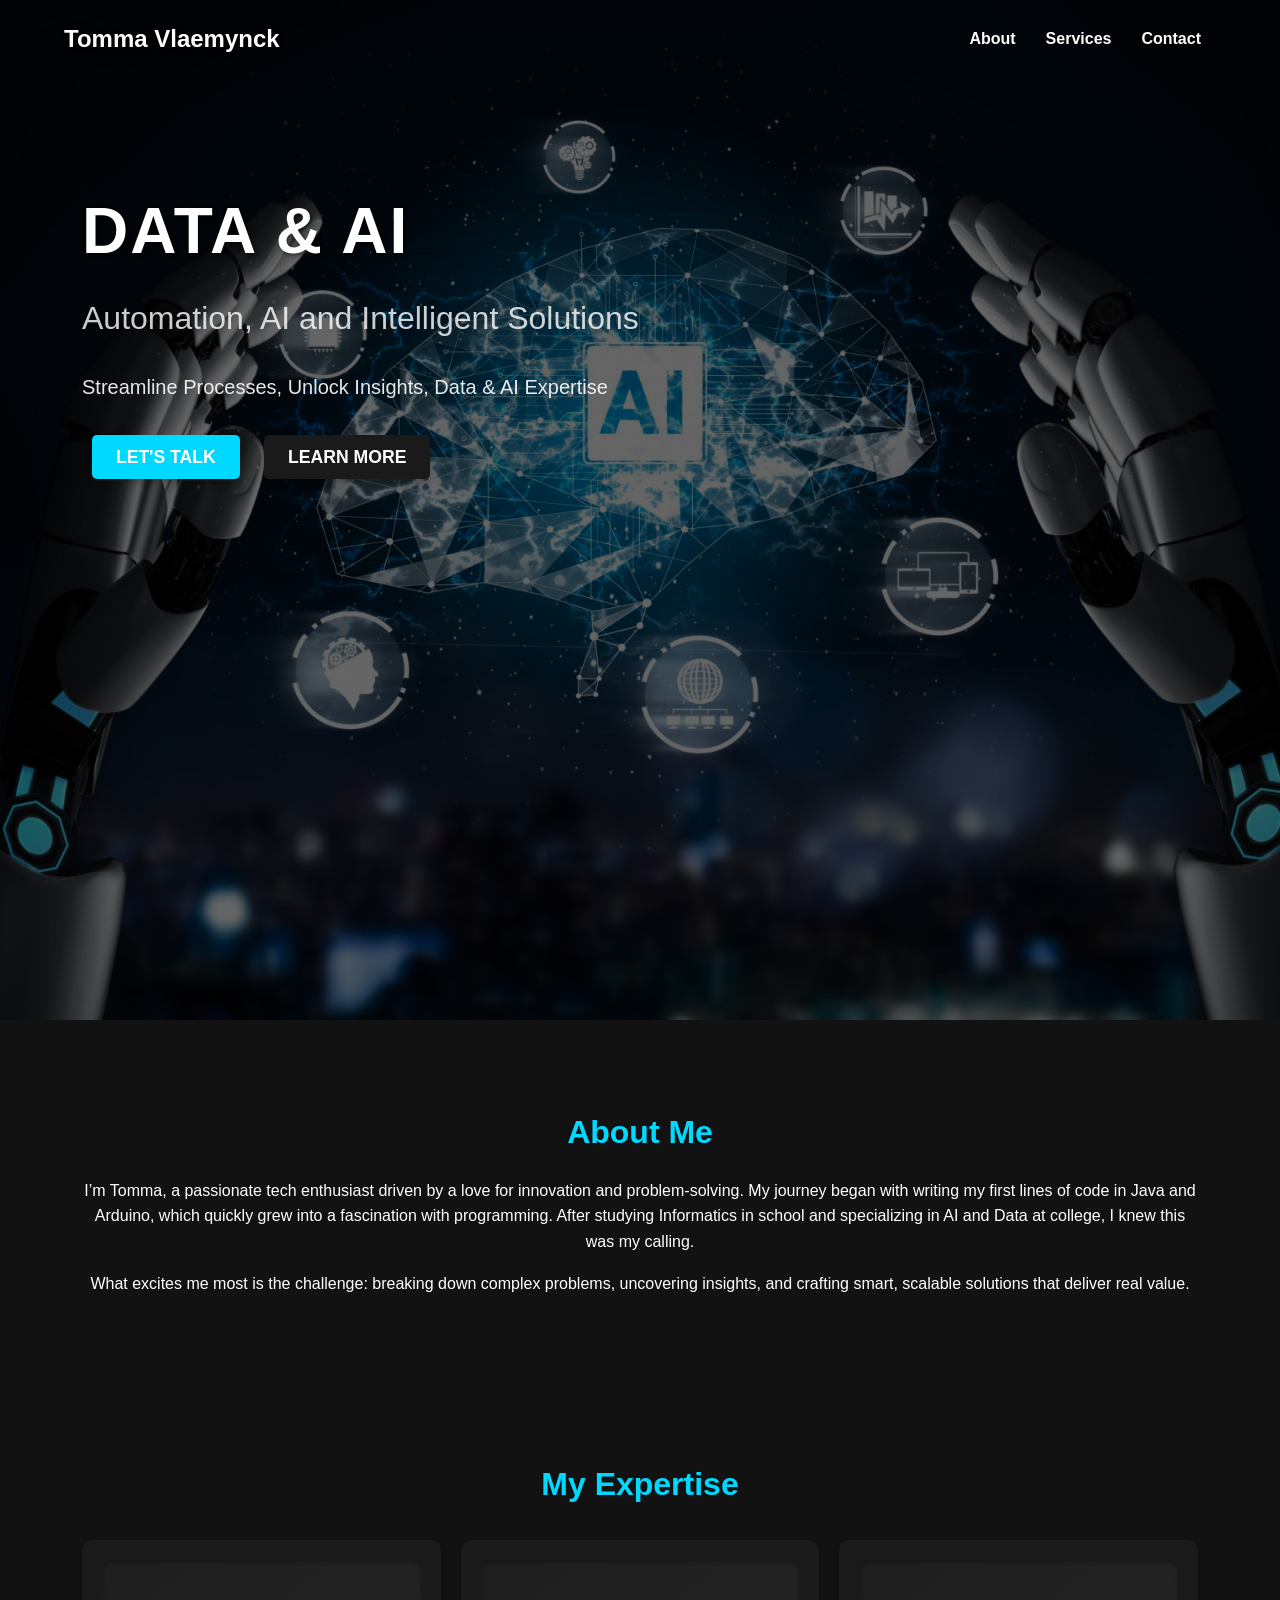
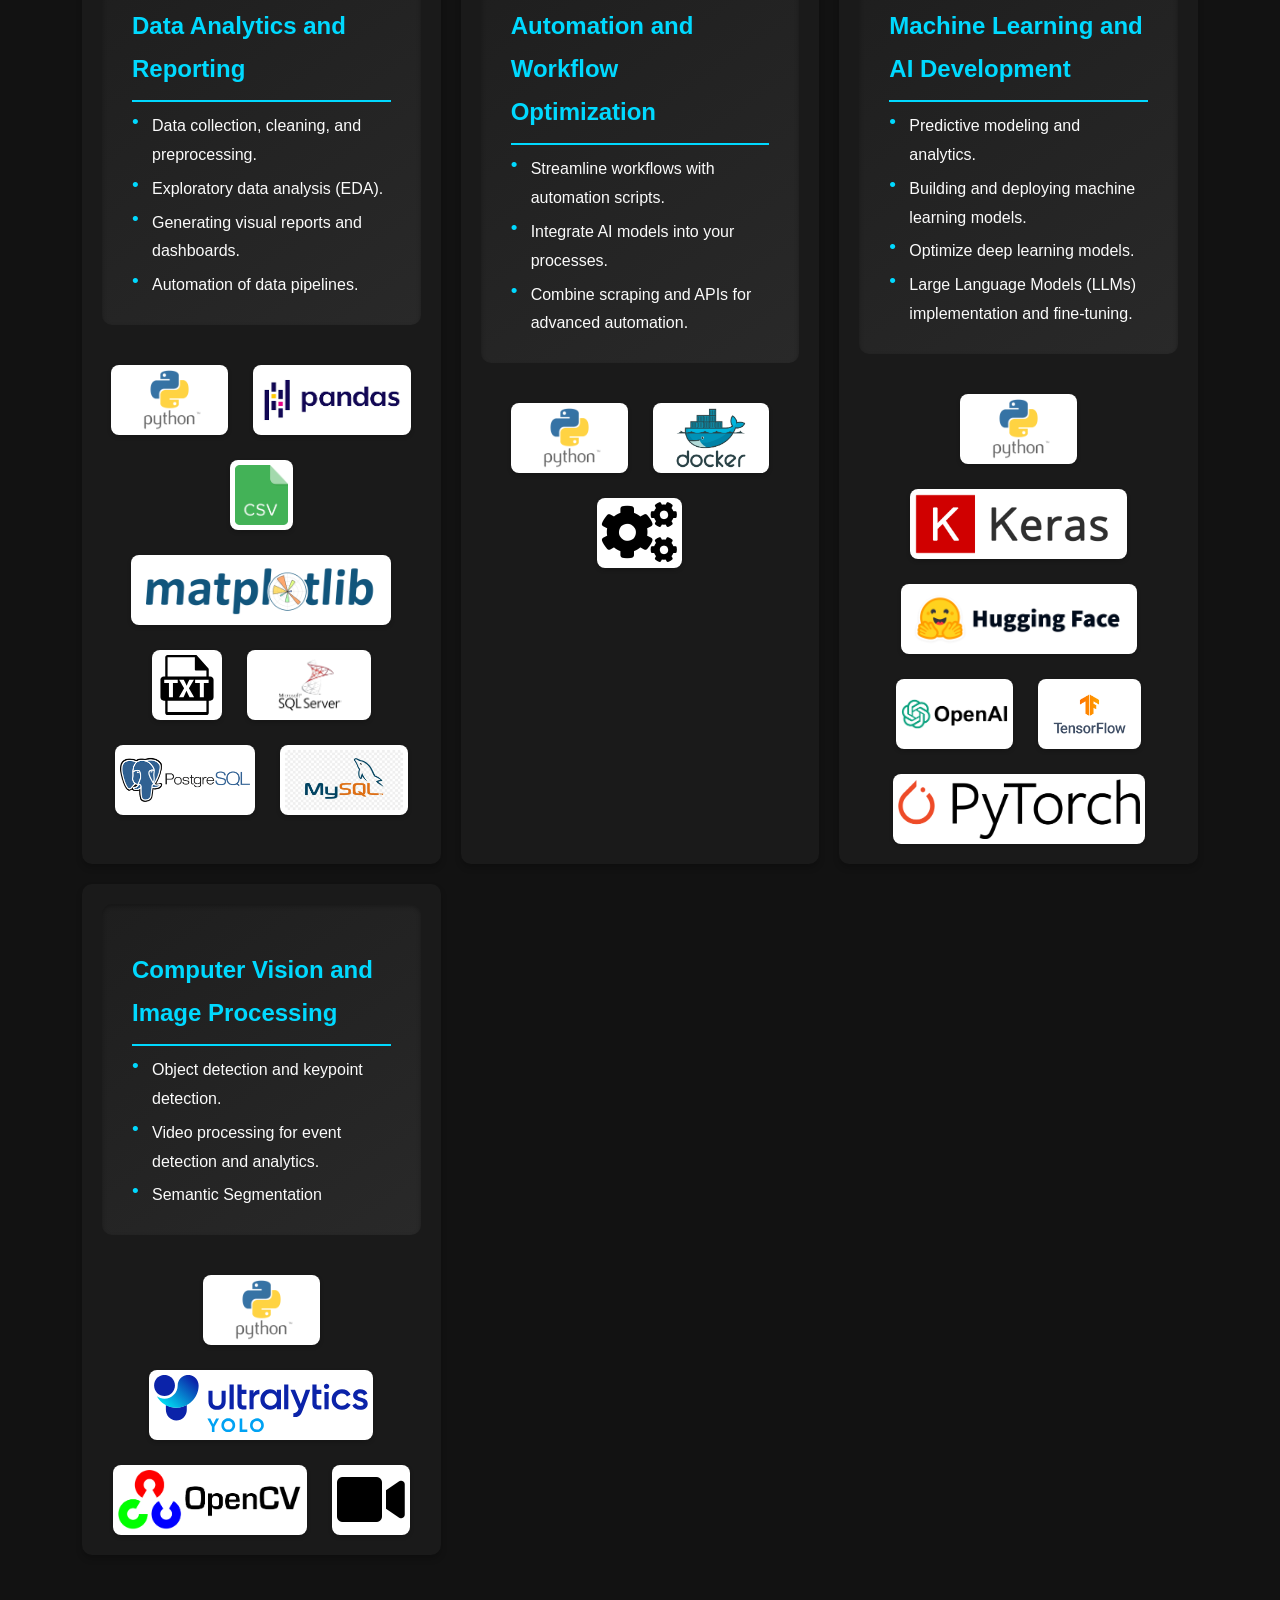
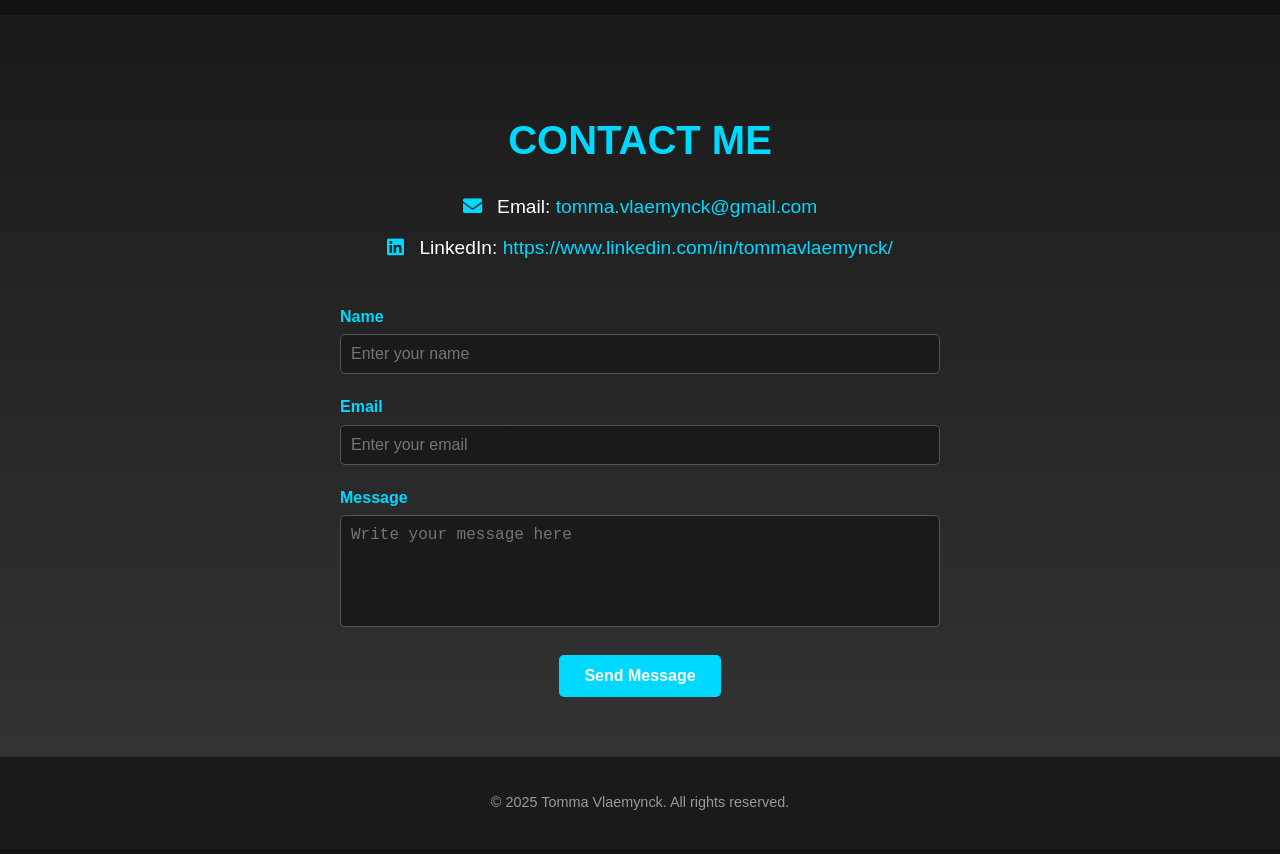
==== index.html @ 80168f4c "Update index.html" ====
<!DOCTYPE html>
<html lang="en">
<head>
    <meta charset="UTF-8">
    <meta name="viewport" content="width=device-width, initial-scale=1.0">
    <title>Tomma Vlaemynck</title>
    <link rel="stylesheet" href="assets/css/style.css">
    <link rel="stylesheet" href="assets/css/service.css">
    <link rel="stylesheet" href="assets/css/scrolbar.css">
    <link rel="stylesheet" href="assets/css/contact.css">
    <link href="https://cdnjs.cloudflare.com/ajax/libs/font-awesome/5.15.4/css/all.min.css" rel="stylesheet">

</head>
<body>
    <nav class="navbar">
        <div class="container">
            <a href="#hero" class="logo">
            <span class="logo-text">Tomma Vlaemynck</span>
            </a>
            <!-- Menu Toggle Button for Small Screens -->
            <button class="menu-toggle" id="menu-toggle">
            &#9776;
            </button>
            <!-- Navbar Links -->
            <ul class="nav-links" id="nav-links">
            <li><a href="#about">About</a></li>
            <li><a href="#services">Services</a></li>
            <li><a href="#contact">Contact</a></li>
            </ul>
        </div>
    </nav>
    <!-- Popup Menu for Small Screens -->
    <div class="menu-popup" id="menu-popup">
    <ul>
        <li><a href="#about">About</a></li>
        <li><a href="#services">Services</a></li>
        <li><a href="#contact">Contact</a></li>
    </ul>
    </div>
    <main>
        <section id="hero" class="hero-section">
            <div class="hero-background"></div> <!-- Background element -->
            <div class="hero-content"> <!-- Content element -->
                <div class="container">
                    <h1>Data & AI</h1>
                    <h2>Automation, AI and Intelligent Solutions</h2>
                    <p>Streamline Processes, Unlock Insights, Data & AI Expertise</p>
                    <div class="cta-buttons">
                        <a href="#contact" class="btn btn-primary">Let's Talk</a>
                        <a href="#services" class="btn btn-secondary">Learn More</a>
                    </div>
                </div>
            </div>
        </section>
        <!-- Section Placeholders -->
        <div id="about"></div>
        <div id="services" class="services-section">
            <div class="container">
                <h2>My Expertise</h2>
                <div class="services-grid">
                    <div class="service">
                        <div class="service-description">
                            <h3>Data Analytics and Reporting</h3>
                            <hr>
                            <p data-info="Ensure data is accurate, relevant, and ready for analysis by addressing inconsistencies and integrating multiple sources.">Data collection, cleaning, and preprocessing.</p>
                            <p data-info="Discover patterns, trends, and insights in your data with advanced visual and statistical methods.">Exploratory data analysis (EDA).</p>
                            <p data-info="User-friendly visualizations to empower decision-making.">Generating visual reports and dashboards.</p>
                            <p data-info="Build scalable workflows to streamline and accelerate your data processes.">Automation of data pipelines.</p>
                            <div class="tooltip"></div>
                        </div>
                        <div class="service-icons">
                            <img src="assets/images/icons/python.png" alt="Python" class="service-icon">
                            <img src="assets/images/icons/pandas.png" alt="Pandas" class="service-icon">
                            <img src="assets/images/icons/csv.png" alt="Csv" class="service-icon">
                            <img src="assets/images/icons/matplotlib.png" alt="Matplotlib" class="service-icon">
                            <img src="assets/images/icons/txt.svg" alt="Txt" class="service-icon">
                            <img src="assets/images/icons/mssql.png" alt="Matplotlib" class="service-icon">
                            <img src="assets/images/icons/postgressql.png" alt="Matplotlib" class="service-icon">
                            <img src="assets/images/icons/mysql.webp" alt="Matplotlib" class="service-icon">
                        </div>
                    </div>
            
                    <div class="service">
                        <div class="service-description">
                            <h3>Automation and Workflow Optimization</h3>
                            <hr>
                            <p data-info="Custom scripts tailored to reduce manual work, improve efficiency, and minimize errors.">
                                Streamline workflows with automation scripts.</p>
                            <p data-info="Leverage machine learning and AI tools to optimize decision-making and operational flows.">
                                Integrate AI models into your processes.</p>
                            <p data-info="Harness data scraping and API integration to build robust, intelligent automation workflows.">
                                Combine scraping and APIs for advanced automation.</p>
                            <div class="tooltip"></div>
                        </div>
                        <div class="service-icons">
                            <img src="assets/images/icons/python.png" alt="Python" class="service-icon">
                            <img src="assets/images/icons/docker.png" alt="Python" class="service-icon">
                            <i class="fas fa-cogs" title="Automation" class="service-icon"></i>
                        </div>
                    </div>
                
                    <div class="service">
                        <div class="service-description">
                            <h3>Machine Learning and AI Development</h3>
                            <hr>
                            <p data-info="Harness historical data to forecast trends, outcomes, and key metrics for strategic decision-making.">
                                Predictive modeling and analytics.</p>
                            <p data-info="Design and deploy AI models that integrate seamlessly with your existing systems and workflows.">
                                Building and deploying machine learning models.</p>
                            <p data-info="Fine-tune neural networks for maximum performance in image recognition, NLP, and more.">
                                Optimize deep learning models.</p>
                            <p data-info="Customize large language models for tasks like content generation, customer service automation, or business-specific applications.">
                                Large Language Models (LLMs) implementation and fine-tuning.</p>
                        </div>
                        <div class="service-icons">
                            <img src="assets/images/icons/python.png" alt="Python" class="service-icon">
                            <img src="assets/images/icons/keras.png" alt="Python" class="service-icon">
                            <img src="assets/images/icons/huggingface.png" alt="Python" class="service-icon">
                            <img src="assets/images/icons/openai.png" alt="Python" class="service-icon">
                            <img src="assets/images/icons/tensorflow.png" alt="Python" class="service-icon">
                            <img src="assets/images/icons/pytorch.png" alt="Python" class="service-icon">
                        </div>
                    </div>
                
                    <div class="service">
                        <div class="service-description">
                            <h3>Computer Vision and Image Processing</h3>
                            <hr>
                            <p data-info="Identify objects, faces, keypoints, poses or specific features within images for diverse applications like security, retail, and healthcare.">
                                Object detection and keypoint detection.</p>
                            <p data-info="Analyze video streams to detect actions, anomalies, or events in real-time or post-processing.">
                                Video processing for event detection and analytics.</p>
                            <p data-info="Classify each pixel in an image to delineate objects, regions, or environments.">
                                Semantic Segmentation</p>
                        </div>
                        <div class="service-icons">
                            <img src="assets/images/icons/python.png" alt="Python" class="service-icon">
                            <img src="assets/images/icons/ultralytics.svg" alt="Python" class="service-icon">
                            <img src="assets/images/icons/\/opencv.png" alt="Python" class="service-icon">
                            <i class="fas fa-video" title="Video Processing" class="service-icon"></i>
                        </div>
                    </div>
                </div>
            </div>
        </div>
        <div id="contact"></div>
    </main>
    <footer class="footer">
        <div class="container">
            <p>&copy; 2025 Tomma Vlaemynck. All rights reserved.</p>
        </div>
    </footer>

    <!-- JavaScript to Load Sections -->
    <script src="./assets/js/main.js"></script>
    <script src="./assets/js/navbar.js"></script>
    <script src="./assets/js/background.js"></script>
</body>
</html>
---- assets/css/style.css ----
/* General Reset */
body {
  margin: 0;
  padding: 0;
  height: 100%;
  font-family: Arial, sans-serif;
  line-height: 1.6;
  background-color: #121212;
  color: #ffffff;
  overflow-x: hidden;
}

.container {
  width: 90%;
  max-width: 2000px;
  margin: 0 auto;
}

/* Hero Section */
.hero-section {
  position: relative;
  overflow: hidden;
  width: 100vw;
  height: 100vh; /* Full screen height */
  display: flex;
  align-items: flex-start; /* Align content at the top */
  justify-content: flex-start; /* Align content to the left */
  overflow-x: hidden; /* Prevent horizontal overflow */
  padding-top: 120px; /* Ensure content is below the navbar (adjust if navbar height changes) */
}

/* Background element */
.hero-background {
  position: absolute;
  top: 0;
  left: 0;
  right: 0;
  bottom: 0;
  background: url('../images/backgroundmain.svg') no-repeat center center/cover;
  filter: brightness(40%); /* Apply brightness filter to background */
  z-index: -1; /* Keep the background behind the content */
  background-size: cover; 
}

/* Content element */
.hero-content {
  position: relative; /* Ensure content stays on top */
  text-align: left; /* Align text to the left */
  color: white;
  width: 100%; /* Make sure content spans the entire section width */
  padding: 20px; /* Padding inside the content area */
  z-index: 1; /* Keep content above the background */
}


.hero-content h1 {
  font-size: 4rem; /* Larger font for hero headline */
  font-family: 'Montserrat', sans-serif; /* Clean, modern font */
  font-weight: 700;
  margin-bottom: 20px;
  text-transform: uppercase; /* Give it a bold, assertive style */
  letter-spacing: 2px; /* Improve readability */
  line-height: 1.2;
  text-shadow: 2px 2px 4px rgba(0, 0, 0, 0.5); /* Subtle shadow for contrast */
}
.hero-content h2 {
  font-size: 2rem;
  font-family: 'Roboto', sans-serif; /* More neutral font for subheading */
  font-weight: 400;
  margin-bottom: 30px;
  color: rgba(255, 255, 255, 0.8); /* Slightly faded subheading */
  line-height: 1.4;
}
.hero-content p {
  font-size: 1.25rem;
  font-family: 'Roboto', sans-serif;
  font-weight: 300;
  margin-bottom: 40px;
  line-height: 1.6;
  color: rgba(255, 255, 255, 0.9); /* Slightly lighter text */
}

.cta-buttons .btn {
  padding: 12px 24px;
  margin: 10px;
  border: none;
  text-decoration: none;
  color: #ffffff;
  font-weight: bold;
  font-size: 1.1rem;
  text-transform: uppercase;
  transition: background 0.3s ease, transform 0.3s ease;
  border-radius: 5px;
  box-shadow: 0 4px 6px rgba(0, 0, 0, 0.2);
}


.btn-primary {
  background-color: #00d9ff;
}

.btn-secondary {
  background-color: #1a1a1a;
  border: 1px solid #00d9ff;
}

.btn:hover {
  background-color: #0086c1;
}
/* Responsive Styles for content */
@media (max-width: 768px) {
  /* Adjust hero section content */
  .hero-content h1 {
    font-size: 2.5rem; /* Scale down headline font size */
    letter-spacing: 1px; /* Reduce letter spacing */
    line-height: 1.3;
  }
  
  .hero-content h2 {
    font-size: 1.5rem; /* Scale down subheading font size */
    line-height: 1.4;
  }

  .hero-content p {
    font-size: 1rem; /* Adjust paragraph font size */
    line-height: 1.5;
  }

  .cta-buttons .btn {
    font-size: 0.9rem; /* Adjust button text size */
    padding: 10px 20px; /* Adjust button padding */
  }
}

@media (max-width: 480px) {
  .hero-content h1 {
    font-size: 2rem; /* Further scale down headline font size */
  }

  .hero-content h2 {
    font-size: 1.2rem; /* Further scale down subheading font size */
  }

  .hero-content p {
    font-size: 0.9rem; /* Further adjust paragraph font size */
  }
}

/* Sections */
.about-section, .services-section, .contact-section {
  padding: 60px 20px;
  text-align: center;
}

.about-section h2, .services-section h2, .contact-section h2 {
  font-size: 2rem;
  margin-bottom: 20px;
  color: #00d9ff;
}

/* Navbar */
.navbar {
    position: fixed;
    top: 0;
    left: 0;
    width: 100%;
    z-index: 1000;
    background-color: transparent;
    transition: top 0.3s ease-in-out; /* Smooth transition for hiding/showing */
    padding: 20px 0;
}

.navbar .container {
  display: flex;
  justify-content: space-between;
  align-items: center;
}

.logo {
  display: flex;
  align-items: center;
  text-decoration: none;
}

.logo-text {
  font-size: 1.5rem;
  font-weight: bold;
  color: white; /* White text for logo */
  text-shadow: 2px 2px 4px rgba(0, 0, 0, 0.6); /* Add slight shadow for contrast */
}

/* Navigation Links */
.nav-links {
  list-style: none;
  display: flex;
  margin: 0;
  padding: 0;
}

.nav-links li {
  margin: 0 15px;
}

.nav-links a {
  color: white; /* White text for links */
  text-decoration: none;
  font-weight: bold;
  transition: color 0.3s ease;
  text-shadow: 1px 1px 2px rgba(0, 0, 0, 0.6); /* Subtle shadow for better contrast */
}

.nav-links a:hover {
  color: #00d9ff; /* Accent color when hovering */
  text-shadow: 1px 1px 2px rgba(0, 0, 0, 0.8); /* Stronger shadow on hover */
}
/* Menu Toggle Button */
.menu-toggle {
  display: none; /* Hidden by default */
  font-size: 1.5rem;
  background: none;
  border: none;
  color: white;
  cursor: pointer;
}

.menu-toggle:focus {
  outline: none;
}

/* Popup Menu */
.menu-popup {
  display: none;
  position: fixed;
  top: 0;
  left: 0;
  width: 100%;
  height: 100%;
  background-color: rgba(0, 0, 0, 0.9); /* Dark overlay */
  z-index: 2000; /* Above everything */
  display: flex;
  flex-direction: column;
  justify-content: center;
  align-items: center;
}

.menu-popup ul {
  list-style: none;
  padding: 0;
}

.menu-popup li {
  margin: 20px 0;
}

.menu-popup a {
  color: #00d9ff;
  font-size: 1.5rem;
  text-decoration: none;
}

/* Responsive Styles */
@media (max-width: 768px) {
  .menu-toggle {
    display: block; /* Show the menu button */
  }

  .nav-links {
    display: none; /* Hide the navbar links on small screens */
  }
}

/* Footer */
.footer {
  background-color: #1a1a1a;
  text-align: center;
  padding: 20px 0;
  font-size: 0.9rem;
  color: #999999;
}


/* Add Navbar Scroll Effect */
body {
  margin: 0;
  padding: 0;
}

body.scrolled .navbar {
  background-color: rgba(0, 0, 0, 0.8); /* Darken navbar on scroll */
}

/* Update form input and button for better user feedback */
input:focus, textarea:focus, button:focus {
  outline: none;
  box-shadow: 0 0 5px 2px rgba(0, 217, 255, 0.6);
}

button[type="submit"]:disabled {
  background-color: #555;
  cursor: not-allowed;
}
---- assets/css/service.css ----
/* Services Section */
.services-section {
  padding: 60px 20px;
  background-color: #121212;
  color: #ffffff;
  text-align: center;
}

.services-section h2 {
  font-size: 2rem;
  margin-bottom: 30px;
  color: #00d9ff;
}

/* Grid Layout for Services */
.services-grid {
  display: grid;
  grid-template-columns: repeat(auto-fit, minmax(300px, 1fr));
  gap: 20px;
}

/* Service Block */
.service {
  display: flex;
  flex-direction: column;
  background-color: #1a1a1a;
  border-radius: 10px;
  padding: 20px;
  box-shadow: 0 4px 6px rgba(0, 0, 0, 0.2);
}

/* Description Section */
.service-description {
  background: linear-gradient(145deg, #1e1e1e, #292929);
  border-radius: 10px;
  padding: 20px 30px; /* Increased padding for better spacing */
  margin-bottom: 20px;
  box-shadow: inset 0 2px 4px rgba(0, 0, 0, 0.3);
  text-align: left;
  color: #ffffff; /* Ensure the text is pure white */
  line-height: 1.8; /* Improve readability */
}


.service-description h3 {
  font-size: 1.5rem;
  color: #00d9ff;
  margin-bottom: 10px;
}

.service-description hr {
  border: 0;
  height: 2px;
  background: #00d9ff;
  margin: 10px 0;
}

/* Enhanced Bullet Points */
.service-description p {
  margin: 5px 0;
  color: #fbfbfb; /* Slightly muted white for better readability */
  position: relative; /* Allows pseudo-element positioning */
  padding-left: 20px; /* Space for bullet point */
}

.service-description p::before {
  content: "•"; /* Unicode for a dot bullet */
  color: #00d9ff; /* Accent color for the bullet */
  font-size: 1.2rem; /* Slightly larger for emphasis */
  position: absolute;
  left: 0; /* Align with padding-left */
  top: 0; /* Align to text baseline */
  line-height: 1; /* Ensures proper alignment */
}
/* Tooltop */
.tooltip {
  display: none;
  position: absolute;
  background-color: rgba(0, 217, 255, 0.95); /* Accent color */
  color: #ffffff;
  padding: 15px 20px;
  border: 1px solid #00d9ff;
  border-radius: 10px;
  font-size: 1rem;
  font-family: 'Roboto', sans-serif;
  text-align: left;
  box-shadow: 0 4px 8px rgba(0, 0, 0, 0.3);
  white-space: nowrap;
  z-index: 1000;
  pointer-events: none;
  transition: opacity 0.2s ease-in-out, transform 0.2s ease-in-out;
  opacity: 0;
  transform: translateY(-10px);
}

.tooltip.active {
  display: block;
  opacity: 1;
  transform: translateY(0);
}
/* Icons Section */
.service-icons {
  display: flex;
  justify-content: center; /* Center-align icons */
  gap: 25px; /* Space between icons */
  flex-wrap: wrap; /* Wrap to next line if necessary */
  margin-top: 20px; /* Space between description and icons */
}
.service-icons img,
.service-icons i {
  max-height: 60px; /* Constrain height for readability */
  width: auto; /* Maintain aspect ratio for images */
  font-size: 60px; /* Match the height of images */
  line-height: 60px; /* Center align icon content vertically */
  transition: transform 0.3s ease, box-shadow 0.3s ease;
  padding: 5px; /* Optional: Add padding for spacing */
  background-color: rgba(255, 255, 255, 1); /* White background for visibility */
  border-radius: 8px; /* Rounded corners for consistency */
  box-shadow: 0 2px 4px rgba(0, 0, 0, 0.2); /* Subtle shadow for depth */
  display: inline-flex; /* Ensures alignment with images */
  justify-content: center; /* Center-align Font Awesome icons */
  align-items: center; /* Center-align Font Awesome icons */
  flex-shrink: 0; /* Prevent shrinking */
  color: #000000; 
}

.service-icons img:hover,
.service-icons i:hover {
  transform: scale(1.1); /* Slight zoom effect */
  box-shadow: 0 4px 8px rgba(0, 0, 0, 0.3); /* Enhanced shadow on hover */
}

/* Responsive Adjustments */
@media (max-width: 768px) {
  .service-description {
    text-align: center; /* Center-align text on smaller screens */
  }

  .service-icons {
    gap: 15px; /* Reduce gap between icons on smaller screens */
  }

  .service-icons img,
  .service-icons i {
    max-height: 50px; /* Smaller size for mobile */
    font-size: 50px; /* Match the reduced image height */
    line-height: 50px;
  }
}
---- assets/css/scrolbar.css ----
::-webkit-scrollbar {
  width: 12px; /* Width of the vertical scrollbar */
  height: 12px; /* Height of the horizontal scrollbar */
}

::-webkit-scrollbar-track {
  background-color: #121212; /* Black background for the scrollbar track */
  border-radius: 10px; /* Curved edges for the track */
}

::-webkit-scrollbar-thumb {
  background-color: #00d9ff; /* Blue color for the draggable thumb */
  border-radius: 10px; /* Curved edges for the thumb */
  border: 3px solid #121212; /* Add a slight border to thumb for separation */
}

::-webkit-scrollbar-thumb:hover {
  background-color: #0086c1; /* Darker blue when hovering over the thumb */
}

/* For the horizontal scrollbar, if needed */
::-webkit-scrollbar-horizontal {
  height: 12px;
}

::-webkit-scrollbar-corner {
  background-color: #121212; /* Black background where vertical and horizontal scrollbars meet */
}

html {
  scrollbar-width: thin; /* Makes the scrollbar thinner */
  scrollbar-color: #00d9ff #f1f1f1; /* Thumb color and track color */
  scroll-behavior: smooth;
}
---- assets/css/contact.css ----
/* Contact Section */
.contact-section {
  padding: 60px 20px;
  background: linear-gradient(to bottom, #1a1a1a, #333333);
  color: #ffffff;
  text-align: center;
}

.contact-section h2 {
  font-size: 2.5rem;
  margin-bottom: 20px;
  color: #00d9ff;
  text-transform: uppercase;
}

/* Contact Info */
.contact-info {
  margin-bottom: 40px;
  text-align: center;
}

.contact-info p {
  font-size: 1.2rem;
  margin: 10px 0;
}

.contact-info i {
  margin-right: 10px;
  color: #00d9ff;
}

.contact-info a {
  color: #00d9ff;
  text-decoration: none;
}

.contact-info a:hover {
  text-decoration: underline;
}

/* Form Styling */
.contact-section form {
  max-width: 600px;
  margin: 0 auto;
  text-align: left;
  position: relative;
}

.contact-section label {
  display: block;
  margin-bottom: 5px;
  font-weight: bold;
  color: #00d9ff;
}

.contact-section input,
.contact-section textarea {
  width: 100%;
  padding: 10px;
  margin-bottom: 20px;
  border: 1px solid #555;
  border-radius: 5px;
  background-color: #1a1a1a;
  color: #ffffff;
  font-size: 1rem;
  resize: none;
  box-sizing: border-box;
}

.contact-section input:focus,
.contact-section textarea:focus {
  outline: none;
  border-color: #00d9ff;
}

.contact-section button {
  display: block;
  margin: 0 auto;
  padding: 12px 25px;
  border: none;
  background-color: #00d9ff;
  color: #ffffff;
  font-size: 1rem;
  font-weight: bold;
  border-radius: 5px;
  cursor: pointer;
  transition: background-color 0.3s ease, transform 0.2s ease;
}

.contact-section button:hover {
  background-color: #0086c1;
  transform: scale(1.05);
}

/* Responsive Design */
@media (max-width: 768px) {
  .contact-info p {
    font-size: 1rem;
  }

  .contact-section form {
    max-width: 90%; /* Reduce form width on smaller screens */
    margin: 0 auto;
  }

  .contact-section input,
  .contact-section textarea {
    font-size: 0.9rem; /* Adjust font size for smaller screens */
  }

  .contact-section button {
    font-size: 0.9rem; /* Adjust button font size */
    padding: 10px 20px;
  }
}

@media (max-width: 480px) {
  .contact-section h2 {
    font-size: 2rem; /* Smaller heading size */
  }

  .contact-info p {
    font-size: 0.9rem; /* Smaller font size for contact info */
  }

  .contact-section form {
    max-width: 100%; /* Full width form */
    padding: 0 10px; /* Add padding on sides for small screens */
  }

  .contact-section input,
  .contact-section textarea {
    padding: 8px; /* Smaller padding for inputs */
  }

  .contact-section button {
    font-size: 0.85rem; /* Slightly smaller button */
    padding: 8px 15px; /* Adjust button padding */
  }
}
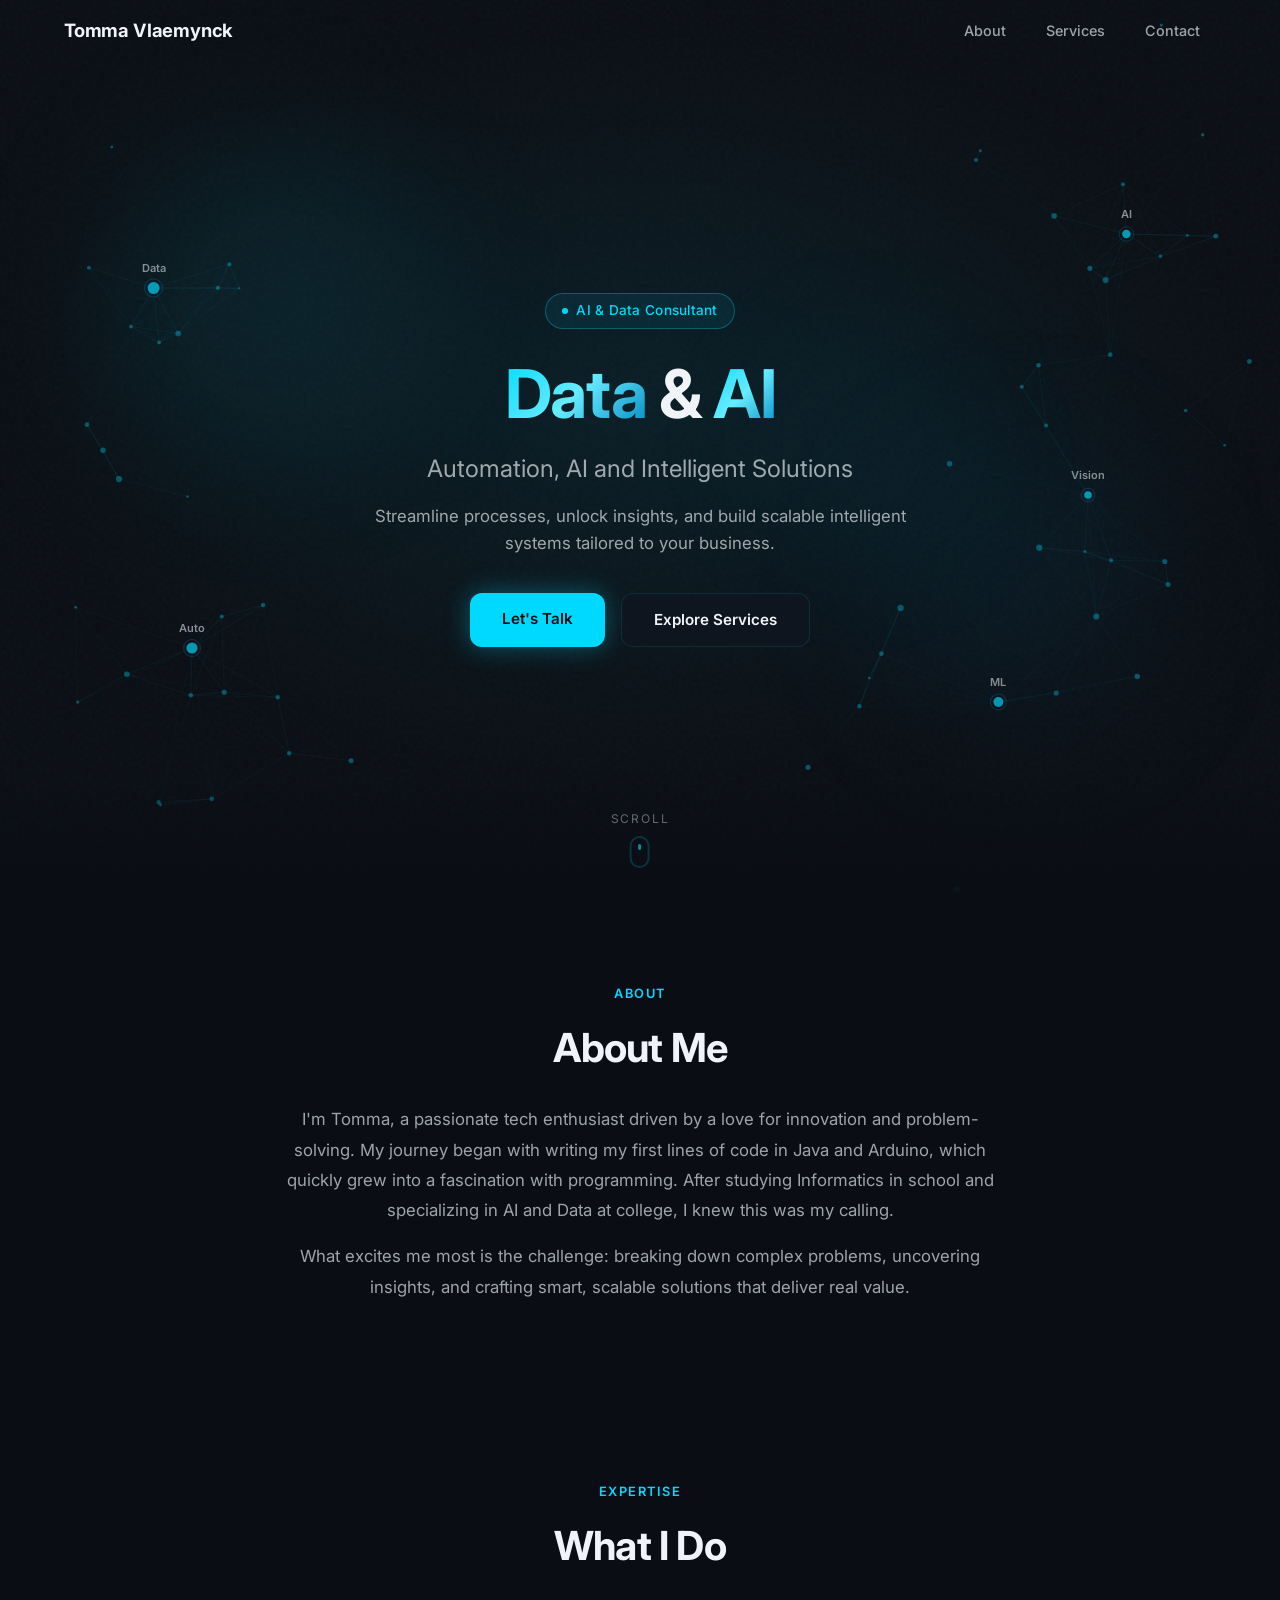
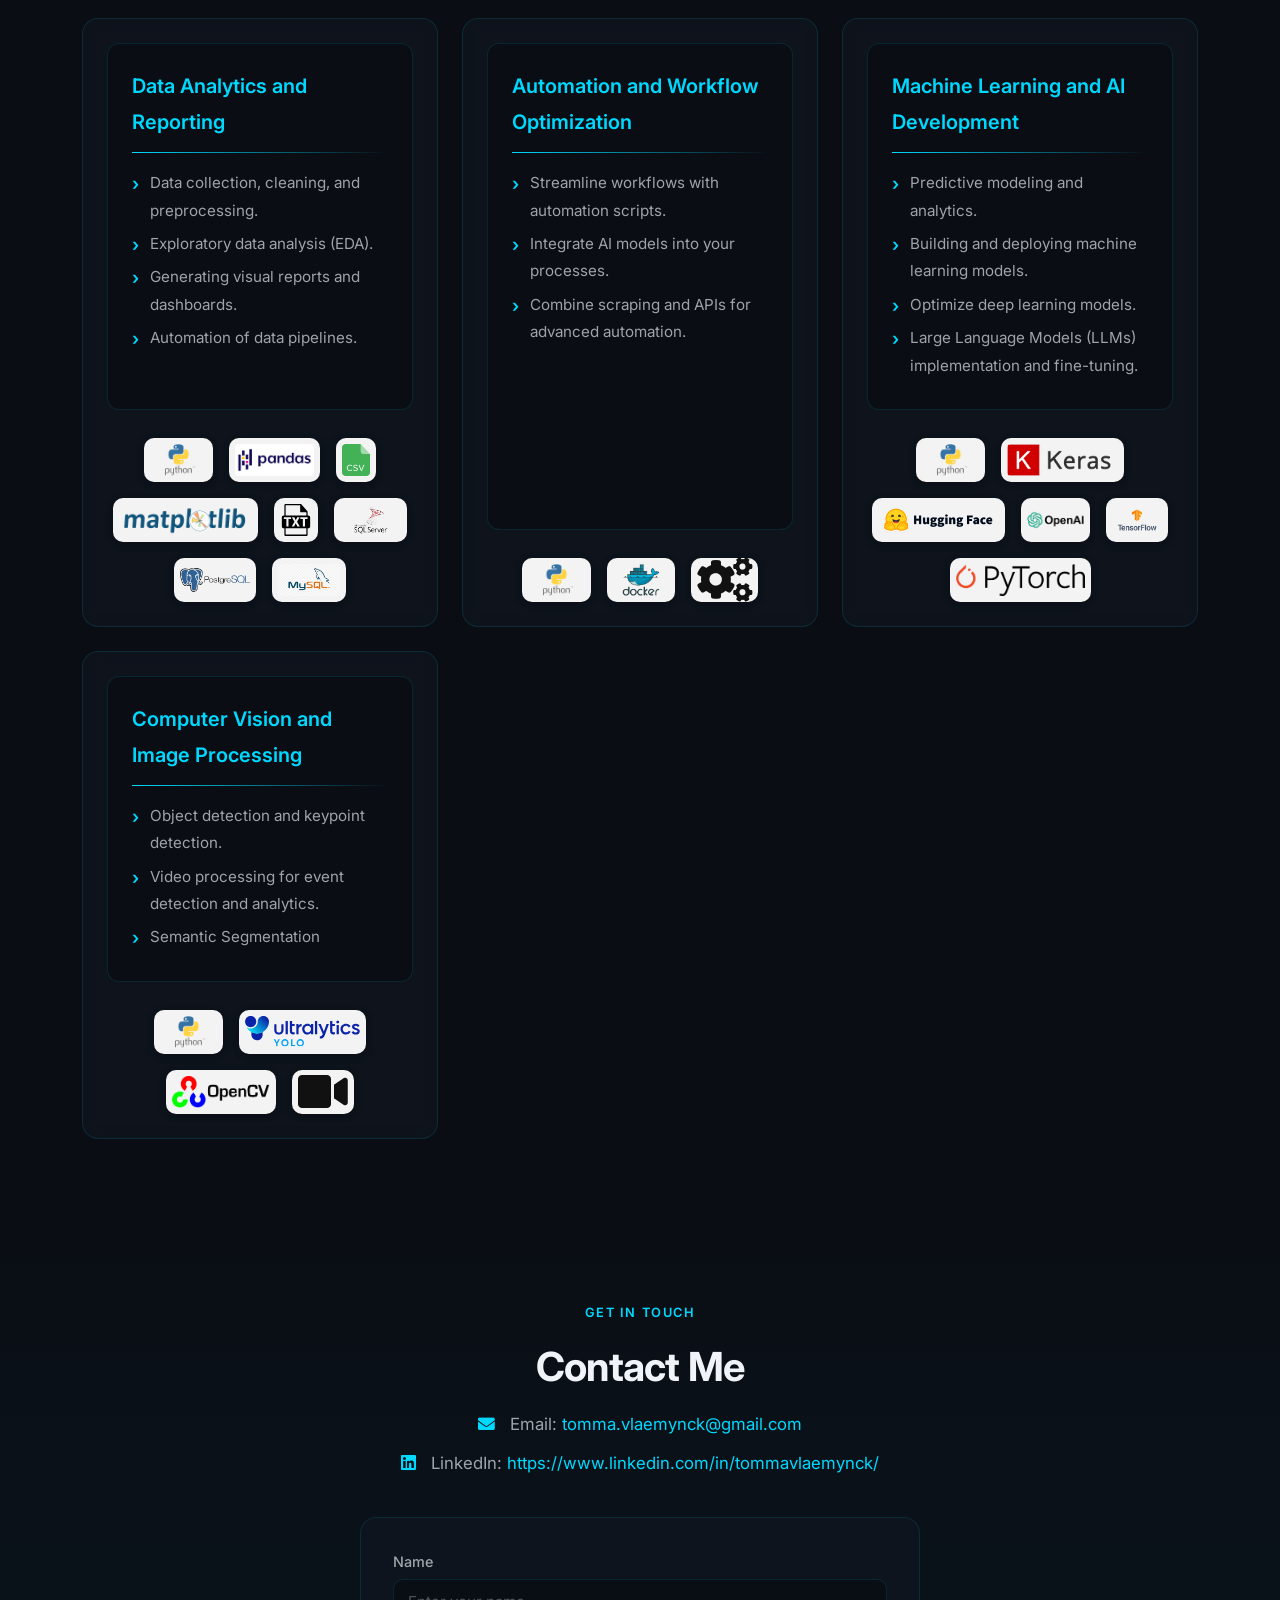
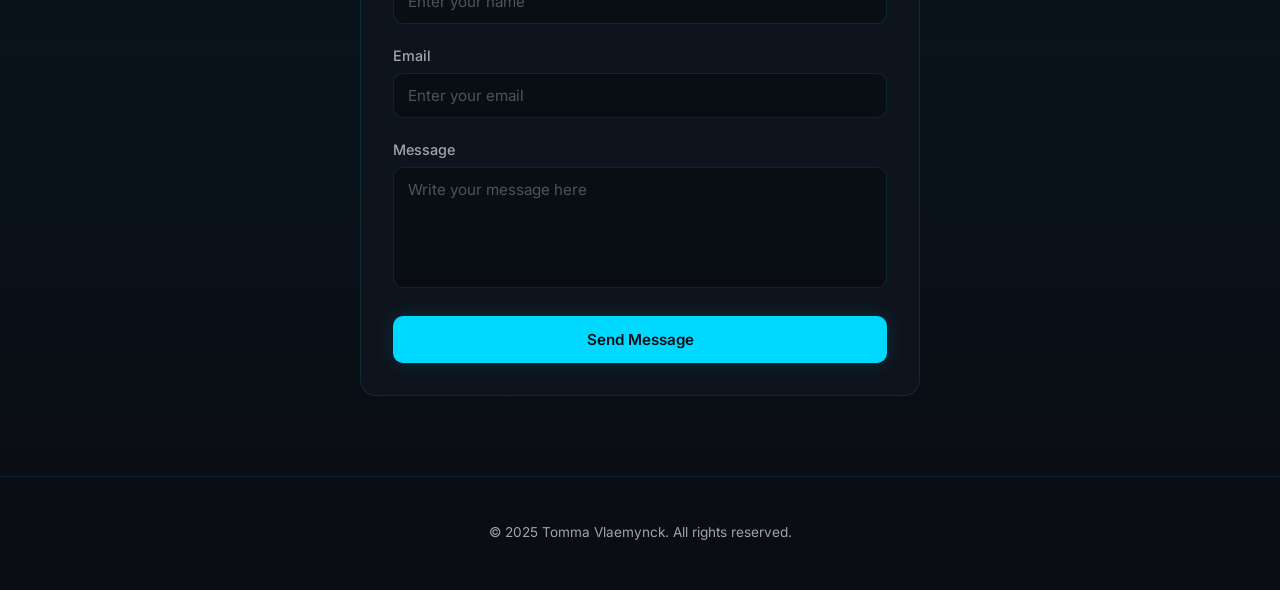
==== commit 0aaaf947: "changed background logic" ====
--- a/index.html
+++ b/index.html
@@ -3,60 +3,78 @@
 <head>
     <meta charset="UTF-8">
     <meta name="viewport" content="width=device-width, initial-scale=1.0">
-    <title>Tomma Vlaemynck</title>
+    <title>Tomma Vlaemynck — Data & AI Consultant</title>
+    <meta name="description" content="Data analytics, machine learning, automation, and computer vision solutions by Tomma Vlaemynck.">
     <link rel="stylesheet" href="assets/css/style.css">
     <link rel="stylesheet" href="assets/css/service.css">
     <link rel="stylesheet" href="assets/css/scrolbar.css">
     <link rel="stylesheet" href="assets/css/contact.css">
     <link href="https://cdnjs.cloudflare.com/ajax/libs/font-awesome/5.15.4/css/all.min.css" rel="stylesheet">
-
 </head>
 <body>
     <nav class="navbar">
         <div class="container">
             <a href="#hero" class="logo">
-            <span class="logo-text">Tomma Vlaemynck</span>
+                <span class="logo-text">Tomma Vlaemynck</span>
             </a>
-            <!-- Menu Toggle Button for Small Screens -->
-            <button class="menu-toggle" id="menu-toggle">
-            &#9776;
-            </button>
-            <!-- Navbar Links -->
+            <button class="menu-toggle" id="menu-toggle" aria-label="Open menu">&#9776;</button>
             <ul class="nav-links" id="nav-links">
+                <li><a href="#about">About</a></li>
+                <li><a href="#services">Services</a></li>
+                <li><a href="#contact">Contact</a></li>
+            </ul>
+        </div>
+    </nav>
+
+    <div class="menu-popup" id="menu-popup">
+        <ul>
             <li><a href="#about">About</a></li>
             <li><a href="#services">Services</a></li>
             <li><a href="#contact">Contact</a></li>
-            </ul>
-        </div>
-    </nav>
-    <!-- Popup Menu for Small Screens -->
-    <div class="menu-popup" id="menu-popup">
-    <ul>
-        <li><a href="#about">About</a></li>
-        <li><a href="#services">Services</a></li>
-        <li><a href="#contact">Contact</a></li>
-    </ul>
+        </ul>
     </div>
+
     <main>
         <section id="hero" class="hero-section">
-            <div class="hero-background"></div> <!-- Background element -->
-            <div class="hero-content"> <!-- Content element -->
-                <div class="container">
-                    <h1>Data & AI</h1>
-                    <h2>Automation, AI and Intelligent Solutions</h2>
-                    <p>Streamline Processes, Unlock Insights, Data & AI Expertise</p>
-                    <div class="cta-buttons">
-                        <a href="#contact" class="btn btn-primary">Let's Talk</a>
-                        <a href="#services" class="btn btn-secondary">Learn More</a>
-                    </div>
+            <div class="hero-bg-layers">
+                <canvas id="graph-canvas" aria-hidden="true"></canvas>
+                <div class="hero-glow"></div>
+                <div class="hero-orb hero-orb-1"></div>
+                <div class="hero-orb hero-orb-2"></div>
+                <div class="hero-orb hero-orb-3"></div>
+                <div class="hero-noise"></div>
+                <div class="hero-fade-bottom"></div>
+            </div>
+
+            <div class="hero-content">
+                <div class="hero-badge">
+                    <span class="hero-badge-dot"></span>
+                    AI &amp; Data Consultant
+                </div>
+                <h1>
+                    <span class="text-gradient">Data</span> &amp;
+                    <span class="text-gradient">AI</span>
+                </h1>
+                <h2>Automation, AI and Intelligent Solutions</h2>
+                <p>Streamline processes, unlock insights, and build scalable intelligent systems tailored to your business.</p>
+                <div class="cta-buttons">
+                    <a href="#contact" class="btn btn-primary">Let's Talk</a>
+                    <a href="#services" class="btn btn-secondary">Explore Services</a>
                 </div>
             </div>
+
+            <div class="scroll-hint" id="scroll-hint">
+                <span>Scroll</span>
+                <div class="scroll-hint-icon"></div>
+            </div>
         </section>
-        <!-- Section Placeholders -->
+
         <div id="about"></div>
+
         <div id="services" class="services-section">
             <div class="container">
-                <h2>My Expertise</h2>
+                <span class="section-label">Expertise</span>
+                <h2>What I Do</h2>
                 <div class="services-grid">
                     <div class="service">
                         <div class="service-description">
@@ -74,84 +92,75 @@
                             <img src="assets/images/icons/csv.png" alt="Csv" class="service-icon">
                             <img src="assets/images/icons/matplotlib.png" alt="Matplotlib" class="service-icon">
                             <img src="assets/images/icons/txt.svg" alt="Txt" class="service-icon">
-                            <img src="assets/images/icons/mssql.png" alt="Matplotlib" class="service-icon">
-                            <img src="assets/images/icons/postgressql.png" alt="Matplotlib" class="service-icon">
-                            <img src="assets/images/icons/mysql.webp" alt="Matplotlib" class="service-icon">
+                            <img src="assets/images/icons/mssql.png" alt="MSSQL" class="service-icon">
+                            <img src="assets/images/icons/postgressql.png" alt="PostgreSQL" class="service-icon">
+                            <img src="assets/images/icons/mysql.webp" alt="MySQL" class="service-icon">
                         </div>
                     </div>
-            
+
                     <div class="service">
                         <div class="service-description">
                             <h3>Automation and Workflow Optimization</h3>
                             <hr>
-                            <p data-info="Custom scripts tailored to reduce manual work, improve efficiency, and minimize errors.">
-                                Streamline workflows with automation scripts.</p>
-                            <p data-info="Leverage machine learning and AI tools to optimize decision-making and operational flows.">
-                                Integrate AI models into your processes.</p>
-                            <p data-info="Harness data scraping and API integration to build robust, intelligent automation workflows.">
-                                Combine scraping and APIs for advanced automation.</p>
+                            <p data-info="Custom scripts tailored to reduce manual work, improve efficiency, and minimize errors.">Streamline workflows with automation scripts.</p>
+                            <p data-info="Leverage machine learning and AI tools to optimize decision-making and operational flows.">Integrate AI models into your processes.</p>
+                            <p data-info="Harness data scraping and API integration to build robust, intelligent automation workflows.">Combine scraping and APIs for advanced automation.</p>
                             <div class="tooltip"></div>
                         </div>
                         <div class="service-icons">
                             <img src="assets/images/icons/python.png" alt="Python" class="service-icon">
-                            <img src="assets/images/icons/docker.png" alt="Python" class="service-icon">
-                            <i class="fas fa-cogs" title="Automation" class="service-icon"></i>
+                            <img src="assets/images/icons/docker.png" alt="Docker" class="service-icon">
+                            <i class="fas fa-cogs" title="Automation"></i>
                         </div>
                     </div>
-                
+
                     <div class="service">
                         <div class="service-description">
                             <h3>Machine Learning and AI Development</h3>
                             <hr>
-                            <p data-info="Harness historical data to forecast trends, outcomes, and key metrics for strategic decision-making.">
-                                Predictive modeling and analytics.</p>
-                            <p data-info="Design and deploy AI models that integrate seamlessly with your existing systems and workflows.">
-                                Building and deploying machine learning models.</p>
-                            <p data-info="Fine-tune neural networks for maximum performance in image recognition, NLP, and more.">
-                                Optimize deep learning models.</p>
-                            <p data-info="Customize large language models for tasks like content generation, customer service automation, or business-specific applications.">
-                                Large Language Models (LLMs) implementation and fine-tuning.</p>
+                            <p data-info="Harness historical data to forecast trends, outcomes, and key metrics for strategic decision-making.">Predictive modeling and analytics.</p>
+                            <p data-info="Design and deploy AI models that integrate seamlessly with your existing systems and workflows.">Building and deploying machine learning models.</p>
+                            <p data-info="Fine-tune neural networks for maximum performance in image recognition, NLP, and more.">Optimize deep learning models.</p>
+                            <p data-info="Customize large language models for tasks like content generation, customer service automation, or business-specific applications.">Large Language Models (LLMs) implementation and fine-tuning.</p>
                         </div>
                         <div class="service-icons">
                             <img src="assets/images/icons/python.png" alt="Python" class="service-icon">
-                            <img src="assets/images/icons/keras.png" alt="Python" class="service-icon">
-                            <img src="assets/images/icons/huggingface.png" alt="Python" class="service-icon">
-                            <img src="assets/images/icons/openai.png" alt="Python" class="service-icon">
-                            <img src="assets/images/icons/tensorflow.png" alt="Python" class="service-icon">
-                            <img src="assets/images/icons/pytorch.png" alt="Python" class="service-icon">
+                            <img src="assets/images/icons/keras.png" alt="Keras" class="service-icon">
+                            <img src="assets/images/icons/huggingface.png" alt="Hugging Face" class="service-icon">
+                            <img src="assets/images/icons/openai.png" alt="OpenAI" class="service-icon">
+                            <img src="assets/images/icons/tensorflow.png" alt="TensorFlow" class="service-icon">
+                            <img src="assets/images/icons/pytorch.png" alt="PyTorch" class="service-icon">
                         </div>
                     </div>
-                
+
                     <div class="service">
                         <div class="service-description">
                             <h3>Computer Vision and Image Processing</h3>
                             <hr>
-                            <p data-info="Identify objects, faces, keypoints, poses or specific features within images for diverse applications like security, retail, and healthcare.">
-                                Object detection and keypoint detection.</p>
-                            <p data-info="Analyze video streams to detect actions, anomalies, or events in real-time or post-processing.">
-                                Video processing for event detection and analytics.</p>
-                            <p data-info="Classify each pixel in an image to delineate objects, regions, or environments.">
-                                Semantic Segmentation</p>
+                            <p data-info="Identify objects, faces, keypoints, poses or specific features within images for diverse applications like security, retail, and healthcare.">Object detection and keypoint detection.</p>
+                            <p data-info="Analyze video streams to detect actions, anomalies, or events in real-time or post-processing.">Video processing for event detection and analytics.</p>
+                            <p data-info="Classify each pixel in an image to delineate objects, regions, or environments.">Semantic Segmentation</p>
                         </div>
                         <div class="service-icons">
                             <img src="assets/images/icons/python.png" alt="Python" class="service-icon">
-                            <img src="assets/images/icons/ultralytics.svg" alt="Python" class="service-icon">
-                            <img src="assets/images/icons/\/opencv.png" alt="Python" class="service-icon">
-                            <i class="fas fa-video" title="Video Processing" class="service-icon"></i>
+                            <img src="assets/images/icons/ultralytics.svg" alt="Ultralytics" class="service-icon">
+                            <img src="assets/images/icons/opencv.png" alt="OpenCV" class="service-icon">
+                            <i class="fas fa-video" title="Video Processing"></i>
                         </div>
                     </div>
                 </div>
             </div>
         </div>
+
         <div id="contact"></div>
     </main>
+
     <footer class="footer">
         <div class="container">
             <p>&copy; 2025 Tomma Vlaemynck. All rights reserved.</p>
         </div>
     </footer>
 
-    <!-- JavaScript to Load Sections -->
     <script src="./assets/js/main.js"></script>
     <script src="./assets/js/navbar.js"></script>
     <script src="./assets/js/background.js"></script>
--- a/assets/css/style.css
+++ b/assets/css/style.css
@@ -1,173 +1,336 @@
-/* General Reset */
+@import url('https://fonts.googleapis.com/css2?family=Inter:wght@300;400;500;600;700&display=swap');
+
+:root {
+  --bg-primary: #0a0e14;
+  --bg-surface: rgba(16, 22, 32, 0.7);
+  --bg-surface-hover: rgba(24, 32, 48, 0.85);
+  --accent: #00d9ff;
+  --accent-hover: #33e2ff;
+  --accent-deep: #0086c1;
+  --accent-glow: rgba(0, 217, 255, 0.15);
+  --accent-glow-strong: rgba(0, 217, 255, 0.35);
+  --text-primary: #f0f4f8;
+  --text-muted: rgba(240, 244, 248, 0.65);
+  --border: rgba(0, 217, 255, 0.12);
+  --border-strong: rgba(0, 217, 255, 0.3);
+}
+
+* {
+  box-sizing: border-box;
+}
+
 body {
   margin: 0;
   padding: 0;
-  height: 100%;
-  font-family: Arial, sans-serif;
+  font-family: 'Inter', system-ui, sans-serif;
   line-height: 1.6;
-  background-color: #121212;
-  color: #ffffff;
+  background-color: var(--bg-primary);
+  color: var(--text-primary);
   overflow-x: hidden;
 }
 
 .container {
   width: 90%;
-  max-width: 2000px;
+  max-width: 1200px;
   margin: 0 auto;
 }
 
-/* Hero Section */
+/* ── Hero ── */
 .hero-section {
   position: relative;
+  min-height: 100vh;
+  display: flex;
+  align-items: center;
+  justify-content: center;
   overflow: hidden;
-  width: 100vw;
-  height: 100vh; /* Full screen height */
+}
+
+.hero-bg-layers {
+  position: absolute;
+  inset: 0;
+  z-index: 0;
+}
+
+#graph-canvas {
+  position: absolute;
+  inset: 0;
+  width: 100%;
+  height: 100%;
+  opacity: 0.75;
+  pointer-events: auto;
+}
+
+.hero-glow {
+  position: absolute;
+  inset: 0;
+  background: radial-gradient(
+    ellipse 70% 60% at 50% 45%,
+    rgba(0, 217, 255, 0.08) 0%,
+    transparent 70%
+  );
+  pointer-events: none;
+}
+
+.hero-orb {
+  position: absolute;
+  border-radius: 50%;
+  pointer-events: none;
+  filter: blur(80px);
+}
+
+.hero-orb-1 {
+  width: 320px;
+  height: 320px;
+  top: 15%;
+  left: 8%;
+  background: rgba(0, 217, 255, 0.07);
+}
+
+.hero-orb-2 {
+  width: 260px;
+  height: 260px;
+  bottom: 20%;
+  right: 10%;
+  background: rgba(0, 134, 193, 0.08);
+}
+
+.hero-orb-3 {
+  width: 180px;
+  height: 180px;
+  top: 40%;
+  right: 25%;
+  background: rgba(0, 217, 255, 0.05);
+}
+
+.hero-noise {
+  position: absolute;
+  inset: 0;
+  opacity: 0.03;
+  background-image: url("data:image/svg+xml,%3Csvg viewBox='0 0 256 256' xmlns='http://www.w3.org/2000/svg'%3E%3Cfilter id='n'%3E%3CfeTurbulence type='fractalNoise' baseFrequency='0.9' numOctaves='4' stitchTiles='stitch'/%3E%3C/filter%3E%3Crect width='100%25' height='100%25' filter='url(%23n)'/%3E%3C/svg%3E");
+  pointer-events: none;
+}
+
+.hero-fade-bottom {
+  position: absolute;
+  bottom: 0;
+  left: 0;
+  right: 0;
+  height: 120px;
+  background: linear-gradient(to top, var(--bg-primary), transparent);
+  pointer-events: none;
+}
+
+.hero-content {
+  position: relative;
+  z-index: 2;
+  text-align: center;
+  padding: 120px 24px 80px;
+  max-width: 820px;
+}
+
+.hero-badge {
+  display: inline-flex;
+  align-items: center;
+  gap: 8px;
+  padding: 6px 16px;
+  margin-bottom: 28px;
+  border-radius: 999px;
+  border: 1px solid var(--border-strong);
+  background: rgba(0, 217, 255, 0.08);
+  color: var(--accent);
+  font-size: 0.85rem;
+  font-weight: 500;
+  letter-spacing: 0.02em;
+}
+
+.hero-badge-dot {
+  width: 6px;
+  height: 6px;
+  border-radius: 50%;
+  background: var(--accent);
+  animation: pulse-dot 2s ease-in-out infinite;
+}
+
+@keyframes pulse-dot {
+  0%, 100% { opacity: 1; transform: scale(1); }
+  50% { opacity: 0.5; transform: scale(0.8); }
+}
+
+.hero-content h1 {
+  font-size: clamp(2.5rem, 6vw, 4.2rem);
+  font-weight: 700;
+  line-height: 1.1;
+  margin: 0 0 20px;
+  letter-spacing: -0.02em;
+}
+
+.text-gradient {
+  background: linear-gradient(135deg, var(--accent) 0%, #66ecff 50%, var(--accent-deep) 100%);
+  -webkit-background-clip: text;
+  -webkit-text-fill-color: transparent;
+  background-clip: text;
+}
+
+.hero-content h2 {
+  font-size: clamp(1.1rem, 2.5vw, 1.5rem);
+  font-weight: 400;
+  color: var(--text-muted);
+  margin: 0 0 16px;
+  line-height: 1.5;
+}
+
+.hero-content p {
+  font-size: 1.05rem;
+  color: var(--text-muted);
+  margin: 0 0 36px;
+  max-width: 560px;
+  margin-left: auto;
+  margin-right: auto;
+}
+
+.cta-buttons {
   display: flex;
-  align-items: flex-start; /* Align content at the top */
-  justify-content: flex-start; /* Align content to the left */
-  overflow-x: hidden; /* Prevent horizontal overflow */
-  padding-top: 120px; /* Ensure content is below the navbar (adjust if navbar height changes) */
-}
-
-/* Background element */
-.hero-background {
-  position: absolute;
+  gap: 16px;
+  justify-content: center;
+  flex-wrap: wrap;
+}
+
+.cta-buttons .btn {
+  padding: 14px 32px;
+  border-radius: 12px;
+  text-decoration: none;
+  font-weight: 600;
+  font-size: 0.95rem;
+  transition: all 0.25s ease;
+}
+
+.btn-primary {
+  background: var(--accent);
+  color: var(--bg-primary);
+  box-shadow: 0 0 24px var(--accent-glow-strong);
+}
+
+.btn-primary:hover {
+  background: var(--accent-hover);
+  box-shadow: 0 0 40px rgba(0, 217, 255, 0.4);
+  transform: translateY(-1px);
+}
+
+.btn-secondary {
+  background: var(--bg-surface);
+  color: var(--text-primary);
+  border: 1px solid var(--border);
+}
+
+.btn-secondary:hover {
+  background: var(--bg-surface-hover);
+  border-color: var(--border-strong);
+}
+
+.scroll-hint {
+  position: absolute;
+  bottom: 32px;
+  left: 50%;
+  transform: translateX(-50%);
+  z-index: 2;
+  display: flex;
+  flex-direction: column;
+  align-items: center;
+  gap: 8px;
+  color: var(--text-muted);
+  font-size: 0.75rem;
+  letter-spacing: 0.15em;
+  text-transform: uppercase;
+  opacity: 0.6;
+  transition: opacity 0.4s ease;
+}
+
+.scroll-hint.hidden {
+  opacity: 0;
+  pointer-events: none;
+}
+
+.scroll-hint-icon {
+  width: 20px;
+  height: 32px;
+  border: 2px solid rgba(0, 217, 255, 0.3);
+  border-radius: 10px;
+  position: relative;
+}
+
+.scroll-hint-icon::after {
+  content: '';
+  position: absolute;
+  top: 6px;
+  left: 50%;
+  transform: translateX(-50%);
+  width: 3px;
+  height: 6px;
+  background: var(--accent);
+  border-radius: 2px;
+  animation: scroll-bounce 2s ease-in-out infinite;
+}
+
+@keyframes scroll-bounce {
+  0%, 100% { top: 6px; opacity: 1; }
+  50% { top: 14px; opacity: 0.3; }
+}
+
+/* ── Sections ── */
+.about-section,
+.services-section,
+.contact-section {
+  padding: 80px 20px;
+  position: relative;
+}
+
+.section-label {
+  display: inline-block;
+  font-size: 0.8rem;
+  font-weight: 600;
+  letter-spacing: 0.12em;
+  text-transform: uppercase;
+  color: var(--accent);
+  margin-bottom: 12px;
+}
+
+.about-section h2,
+.services-section h2,
+.contact-section h2 {
+  font-size: clamp(1.8rem, 4vw, 2.5rem);
+  font-weight: 700;
+  margin: 0 0 24px;
+  letter-spacing: -0.02em;
+}
+
+.about-section {
+  text-align: center;
+  background: linear-gradient(180deg, var(--bg-primary) 0%, rgba(10, 14, 20, 0.95) 100%);
+}
+
+.about-section p {
+  max-width: 720px;
+  margin: 0 auto 16px;
+  color: var(--text-muted);
+  font-size: 1.05rem;
+  line-height: 1.8;
+}
+
+/* ── Navbar ── */
+.navbar {
+  position: fixed;
   top: 0;
   left: 0;
-  right: 0;
-  bottom: 0;
-  background: url('../images/backgroundmain.svg') no-repeat center center/cover;
-  filter: brightness(40%); /* Apply brightness filter to background */
-  z-index: -1; /* Keep the background behind the content */
-  background-size: cover; 
-}
-
-/* Content element */
-.hero-content {
-  position: relative; /* Ensure content stays on top */
-  text-align: left; /* Align text to the left */
-  color: white;
-  width: 100%; /* Make sure content spans the entire section width */
-  padding: 20px; /* Padding inside the content area */
-  z-index: 1; /* Keep content above the background */
-}
-
-
-.hero-content h1 {
-  font-size: 4rem; /* Larger font for hero headline */
-  font-family: 'Montserrat', sans-serif; /* Clean, modern font */
-  font-weight: 700;
-  margin-bottom: 20px;
-  text-transform: uppercase; /* Give it a bold, assertive style */
-  letter-spacing: 2px; /* Improve readability */
-  line-height: 1.2;
-  text-shadow: 2px 2px 4px rgba(0, 0, 0, 0.5); /* Subtle shadow for contrast */
-}
-.hero-content h2 {
-  font-size: 2rem;
-  font-family: 'Roboto', sans-serif; /* More neutral font for subheading */
-  font-weight: 400;
-  margin-bottom: 30px;
-  color: rgba(255, 255, 255, 0.8); /* Slightly faded subheading */
-  line-height: 1.4;
-}
-.hero-content p {
-  font-size: 1.25rem;
-  font-family: 'Roboto', sans-serif;
-  font-weight: 300;
-  margin-bottom: 40px;
-  line-height: 1.6;
-  color: rgba(255, 255, 255, 0.9); /* Slightly lighter text */
-}
-
-.cta-buttons .btn {
-  padding: 12px 24px;
-  margin: 10px;
-  border: none;
-  text-decoration: none;
-  color: #ffffff;
-  font-weight: bold;
-  font-size: 1.1rem;
-  text-transform: uppercase;
-  transition: background 0.3s ease, transform 0.3s ease;
-  border-radius: 5px;
-  box-shadow: 0 4px 6px rgba(0, 0, 0, 0.2);
-}
-
-
-.btn-primary {
-  background-color: #00d9ff;
-}
-
-.btn-secondary {
-  background-color: #1a1a1a;
-  border: 1px solid #00d9ff;
-}
-
-.btn:hover {
-  background-color: #0086c1;
-}
-/* Responsive Styles for content */
-@media (max-width: 768px) {
-  /* Adjust hero section content */
-  .hero-content h1 {
-    font-size: 2.5rem; /* Scale down headline font size */
-    letter-spacing: 1px; /* Reduce letter spacing */
-    line-height: 1.3;
-  }
-  
-  .hero-content h2 {
-    font-size: 1.5rem; /* Scale down subheading font size */
-    line-height: 1.4;
-  }
-
-  .hero-content p {
-    font-size: 1rem; /* Adjust paragraph font size */
-    line-height: 1.5;
-  }
-
-  .cta-buttons .btn {
-    font-size: 0.9rem; /* Adjust button text size */
-    padding: 10px 20px; /* Adjust button padding */
-  }
-}
-
-@media (max-width: 480px) {
-  .hero-content h1 {
-    font-size: 2rem; /* Further scale down headline font size */
-  }
-
-  .hero-content h2 {
-    font-size: 1.2rem; /* Further scale down subheading font size */
-  }
-
-  .hero-content p {
-    font-size: 0.9rem; /* Further adjust paragraph font size */
-  }
-}
-
-/* Sections */
-.about-section, .services-section, .contact-section {
-  padding: 60px 20px;
-  text-align: center;
-}
-
-.about-section h2, .services-section h2, .contact-section h2 {
-  font-size: 2rem;
-  margin-bottom: 20px;
-  color: #00d9ff;
-}
-
-/* Navbar */
-.navbar {
-    position: fixed;
-    top: 0;
-    left: 0;
-    width: 100%;
-    z-index: 1000;
-    background-color: transparent;
-    transition: top 0.3s ease-in-out; /* Smooth transition for hiding/showing */
-    padding: 20px 0;
+  width: 100%;
+  z-index: 1000;
+  padding: 16px 0;
+  transition: top 0.3s ease, background 0.3s ease, backdrop-filter 0.3s ease;
+}
+
+.navbar.scrolled {
+  background: rgba(10, 14, 20, 0.85);
+  backdrop-filter: blur(12px);
+  border-bottom: 1px solid var(--border);
 }
 
 .navbar .container {
@@ -177,67 +340,55 @@
 }
 
 .logo {
-  display: flex;
-  align-items: center;
   text-decoration: none;
 }
 
 .logo-text {
-  font-size: 1.5rem;
-  font-weight: bold;
-  color: white; /* White text for logo */
-  text-shadow: 2px 2px 4px rgba(0, 0, 0, 0.6); /* Add slight shadow for contrast */
-}
-
-/* Navigation Links */
+  font-size: 1.15rem;
+  font-weight: 700;
+  color: var(--text-primary);
+  letter-spacing: -0.01em;
+}
+
 .nav-links {
   list-style: none;
   display: flex;
   margin: 0;
   padding: 0;
-}
-
-.nav-links li {
-  margin: 0 15px;
+  gap: 8px;
 }
 
 .nav-links a {
-  color: white; /* White text for links */
+  color: var(--text-muted);
   text-decoration: none;
-  font-weight: bold;
-  transition: color 0.3s ease;
-  text-shadow: 1px 1px 2px rgba(0, 0, 0, 0.6); /* Subtle shadow for better contrast */
+  font-weight: 500;
+  font-size: 0.9rem;
+  padding: 8px 16px;
+  border-radius: 8px;
+  transition: color 0.2s, background 0.2s;
 }
 
 .nav-links a:hover {
-  color: #00d9ff; /* Accent color when hovering */
-  text-shadow: 1px 1px 2px rgba(0, 0, 0, 0.8); /* Stronger shadow on hover */
-}
-/* Menu Toggle Button */
+  color: var(--accent);
+  background: rgba(0, 217, 255, 0.06);
+}
+
 .menu-toggle {
-  display: none; /* Hidden by default */
+  display: none;
   font-size: 1.5rem;
   background: none;
   border: none;
-  color: white;
+  color: var(--text-primary);
   cursor: pointer;
 }
 
-.menu-toggle:focus {
-  outline: none;
-}
-
-/* Popup Menu */
 .menu-popup {
   display: none;
   position: fixed;
-  top: 0;
-  left: 0;
-  width: 100%;
-  height: 100%;
-  background-color: rgba(0, 0, 0, 0.9); /* Dark overlay */
-  z-index: 2000; /* Above everything */
-  display: flex;
+  inset: 0;
+  background: rgba(10, 14, 20, 0.95);
+  backdrop-filter: blur(8px);
+  z-index: 2000;
   flex-direction: column;
   justify-content: center;
   align-items: center;
@@ -246,56 +397,63 @@
 .menu-popup ul {
   list-style: none;
   padding: 0;
+  text-align: center;
 }
 
 .menu-popup li {
-  margin: 20px 0;
+  margin: 16px 0;
 }
 
 .menu-popup a {
-  color: #00d9ff;
-  font-size: 1.5rem;
+  color: var(--text-primary);
+  font-size: 1.4rem;
+  font-weight: 600;
   text-decoration: none;
 }
 
-/* Responsive Styles */
+.menu-popup a:hover {
+  color: var(--accent);
+}
+
+/* ── Footer ── */
+.footer {
+  background: var(--bg-primary);
+  border-top: 1px solid var(--border);
+  text-align: center;
+  padding: 32px 0;
+  font-size: 0.85rem;
+  color: var(--text-muted);
+}
+
+/* ── Form focus ── */
+input:focus,
+textarea:focus,
+button:focus {
+  outline: none;
+  box-shadow: 0 0 0 3px var(--accent-glow);
+}
+
+button[type="submit"]:disabled {
+  background-color: #333;
+  cursor: not-allowed;
+}
+
+/* ── Responsive ── */
 @media (max-width: 768px) {
   .menu-toggle {
-    display: block; /* Show the menu button */
+    display: block;
   }
 
   .nav-links {
-    display: none; /* Hide the navbar links on small screens */
+    display: none;
   }
-}
-
-/* Footer */
-.footer {
-  background-color: #1a1a1a;
-  text-align: center;
-  padding: 20px 0;
-  font-size: 0.9rem;
-  color: #999999;
-}
-
-
-/* Add Navbar Scroll Effect */
-body {
-  margin: 0;
-  padding: 0;
-}
-
-body.scrolled .navbar {
-  background-color: rgba(0, 0, 0, 0.8); /* Darken navbar on scroll */
-}
-
-/* Update form input and button for better user feedback */
-input:focus, textarea:focus, button:focus {
-  outline: none;
-  box-shadow: 0 0 5px 2px rgba(0, 217, 255, 0.6);
-}
-
-button[type="submit"]:disabled {
-  background-color: #555;
-  cursor: not-allowed;
-}
+
+  .hero-content {
+    padding-top: 100px;
+  }
+
+  .cta-buttons .btn {
+    width: 100%;
+    text-align: center;
+  }
+}
--- a/assets/css/service.css
+++ b/assets/css/service.css
@@ -1,96 +1,105 @@
 /* Services Section */
 .services-section {
-  padding: 60px 20px;
-  background-color: #121212;
-  color: #ffffff;
+  background: var(--bg-primary);
+  color: var(--text-primary);
   text-align: center;
 }
 
 .services-section h2 {
-  font-size: 2rem;
-  margin-bottom: 30px;
-  color: #00d9ff;
+  color: var(--text-primary);
 }
 
-/* Grid Layout for Services */
 .services-grid {
   display: grid;
   grid-template-columns: repeat(auto-fit, minmax(300px, 1fr));
-  gap: 20px;
+  gap: 24px;
+  margin-top: 40px;
 }
 
-/* Service Block */
 .service {
   display: flex;
   flex-direction: column;
-  background-color: #1a1a1a;
-  border-radius: 10px;
-  padding: 20px;
-  box-shadow: 0 4px 6px rgba(0, 0, 0, 0.2);
+  background: var(--bg-surface);
+  border: 1px solid var(--border);
+  border-radius: 16px;
+  padding: 24px;
+  transition: border-color 0.3s ease, box-shadow 0.3s ease, transform 0.3s ease;
+  backdrop-filter: blur(8px);
 }
 
-/* Description Section */
-.service-description {
-  background: linear-gradient(145deg, #1e1e1e, #292929);
-  border-radius: 10px;
-  padding: 20px 30px; /* Increased padding for better spacing */
-  margin-bottom: 20px;
-  box-shadow: inset 0 2px 4px rgba(0, 0, 0, 0.3);
-  text-align: left;
-  color: #ffffff; /* Ensure the text is pure white */
-  line-height: 1.8; /* Improve readability */
+.service:hover {
+  border-color: var(--border-strong);
+  box-shadow: 0 0 32px var(--accent-glow);
+  transform: translateY(-2px);
 }
 
+.service-description {
+  background: rgba(0, 0, 0, 0.25);
+  border: 1px solid var(--border);
+  border-radius: 12px;
+  padding: 24px;
+  margin-bottom: 20px;
+  text-align: left;
+  line-height: 1.8;
+  flex: 1;
+}
 
 .service-description h3 {
-  font-size: 1.5rem;
-  color: #00d9ff;
-  margin-bottom: 10px;
+  font-size: 1.25rem;
+  font-weight: 600;
+  color: var(--accent);
+  margin: 0 0 12px;
 }
 
 .service-description hr {
   border: 0;
-  height: 2px;
-  background: #00d9ff;
-  margin: 10px 0;
+  height: 1px;
+  background: linear-gradient(90deg, var(--accent), transparent);
+  margin: 12px 0 16px;
 }
 
-/* Enhanced Bullet Points */
 .service-description p {
-  margin: 5px 0;
-  color: #fbfbfb; /* Slightly muted white for better readability */
-  position: relative; /* Allows pseudo-element positioning */
-  padding-left: 20px; /* Space for bullet point */
+  margin: 6px 0;
+  color: var(--text-muted);
+  position: relative;
+  padding-left: 18px;
+  font-size: 0.95rem;
+  cursor: default;
+  transition: color 0.2s;
+}
+
+.service-description p:hover {
+  color: var(--text-primary);
 }
 
 .service-description p::before {
-  content: "•"; /* Unicode for a dot bullet */
-  color: #00d9ff; /* Accent color for the bullet */
-  font-size: 1.2rem; /* Slightly larger for emphasis */
+  content: "›";
+  color: var(--accent);
+  font-size: 1.1rem;
+  font-weight: 600;
   position: absolute;
-  left: 0; /* Align with padding-left */
-  top: 0; /* Align to text baseline */
-  line-height: 1; /* Ensures proper alignment */
+  left: 0;
+  top: -1px;
 }
-/* Tooltop */
+
 .tooltip {
   display: none;
   position: absolute;
-  background-color: rgba(0, 217, 255, 0.95); /* Accent color */
-  color: #ffffff;
-  padding: 15px 20px;
-  border: 1px solid #00d9ff;
+  background: rgba(10, 14, 20, 0.95);
+  color: var(--text-primary);
+  padding: 12px 16px;
+  border: 1px solid var(--border-strong);
   border-radius: 10px;
-  font-size: 1rem;
-  font-family: 'Roboto', sans-serif;
+  font-size: 0.9rem;
   text-align: left;
-  box-shadow: 0 4px 8px rgba(0, 0, 0, 0.3);
-  white-space: nowrap;
+  box-shadow: 0 8px 32px rgba(0, 0, 0, 0.4);
+  max-width: 320px;
+  white-space: normal;
   z-index: 1000;
   pointer-events: none;
-  transition: opacity 0.2s ease-in-out, transform 0.2s ease-in-out;
+  transition: opacity 0.2s ease, transform 0.2s ease;
   opacity: 0;
-  transform: translateY(-10px);
+  transform: translateY(-6px);
 }
 
 .tooltip.active {
@@ -98,52 +107,49 @@
   opacity: 1;
   transform: translateY(0);
 }
-/* Icons Section */
+
 .service-icons {
   display: flex;
-  justify-content: center; /* Center-align icons */
-  gap: 25px; /* Space between icons */
-  flex-wrap: wrap; /* Wrap to next line if necessary */
-  margin-top: 20px; /* Space between description and icons */
+  justify-content: center;
+  gap: 16px;
+  flex-wrap: wrap;
+  margin-top: auto;
+  padding-top: 8px;
 }
+
 .service-icons img,
 .service-icons i {
-  max-height: 60px; /* Constrain height for readability */
-  width: auto; /* Maintain aspect ratio for images */
-  font-size: 60px; /* Match the height of images */
-  line-height: 60px; /* Center align icon content vertically */
-  transition: transform 0.3s ease, box-shadow 0.3s ease;
-  padding: 5px; /* Optional: Add padding for spacing */
-  background-color: rgba(255, 255, 255, 1); /* White background for visibility */
-  border-radius: 8px; /* Rounded corners for consistency */
-  box-shadow: 0 2px 4px rgba(0, 0, 0, 0.2); /* Subtle shadow for depth */
-  display: inline-flex; /* Ensures alignment with images */
-  justify-content: center; /* Center-align Font Awesome icons */
-  align-items: center; /* Center-align Font Awesome icons */
-  flex-shrink: 0; /* Prevent shrinking */
-  color: #000000; 
+  max-height: 44px;
+  width: auto;
+  font-size: 44px;
+  line-height: 44px;
+  transition: transform 0.25s ease, box-shadow 0.25s ease;
+  padding: 6px;
+  background: rgba(255, 255, 255, 0.95);
+  border-radius: 10px;
+  box-shadow: 0 2px 8px rgba(0, 0, 0, 0.2);
+  display: inline-flex;
+  justify-content: center;
+  align-items: center;
+  flex-shrink: 0;
+  color: #111;
 }
 
 .service-icons img:hover,
 .service-icons i:hover {
-  transform: scale(1.1); /* Slight zoom effect */
-  box-shadow: 0 4px 8px rgba(0, 0, 0, 0.3); /* Enhanced shadow on hover */
+  transform: scale(1.08) translateY(-2px);
+  box-shadow: 0 4px 16px rgba(0, 217, 255, 0.2);
 }
 
-/* Responsive Adjustments */
 @media (max-width: 768px) {
   .service-description {
-    text-align: center; /* Center-align text on smaller screens */
-  }
-
-  .service-icons {
-    gap: 15px; /* Reduce gap between icons on smaller screens */
+    text-align: left;
   }
 
   .service-icons img,
   .service-icons i {
-    max-height: 50px; /* Smaller size for mobile */
-    font-size: 50px; /* Match the reduced image height */
-    line-height: 50px;
+    max-height: 38px;
+    font-size: 38px;
+    line-height: 38px;
   }
 }
--- a/assets/css/contact.css
+++ b/assets/css/contact.css
@@ -1,140 +1,114 @@
 /* Contact Section */
 .contact-section {
-  padding: 60px 20px;
-  background: linear-gradient(to bottom, #1a1a1a, #333333);
-  color: #ffffff;
+  background: linear-gradient(180deg, var(--bg-primary) 0%, rgba(0, 134, 193, 0.04) 50%, var(--bg-primary) 100%);
+  color: var(--text-primary);
   text-align: center;
 }
 
 .contact-section h2 {
-  font-size: 2.5rem;
-  margin-bottom: 20px;
-  color: #00d9ff;
-  text-transform: uppercase;
+  font-size: clamp(1.8rem, 4vw, 2.5rem);
+  font-weight: 700;
+  margin-bottom: 12px;
+  color: var(--text-primary);
 }
 
-/* Contact Info */
 .contact-info {
   margin-bottom: 40px;
-  text-align: center;
 }
 
 .contact-info p {
-  font-size: 1.2rem;
-  margin: 10px 0;
+  font-size: 1.05rem;
+  margin: 12px 0;
+  color: var(--text-muted);
 }
 
 .contact-info i {
   margin-right: 10px;
-  color: #00d9ff;
+  color: var(--accent);
 }
 
 .contact-info a {
-  color: #00d9ff;
+  color: var(--accent);
   text-decoration: none;
+  transition: color 0.2s;
 }
 
 .contact-info a:hover {
-  text-decoration: underline;
+  color: var(--accent-hover);
 }
 
-/* Form Styling */
 .contact-section form {
-  max-width: 600px;
+  max-width: 560px;
   margin: 0 auto;
   text-align: left;
-  position: relative;
+  background: var(--bg-surface);
+  border: 1px solid var(--border);
+  border-radius: 16px;
+  padding: 32px;
+  backdrop-filter: blur(8px);
 }
 
 .contact-section label {
   display: block;
-  margin-bottom: 5px;
-  font-weight: bold;
-  color: #00d9ff;
+  margin-bottom: 6px;
+  font-weight: 500;
+  font-size: 0.9rem;
+  color: var(--text-muted);
 }
 
 .contact-section input,
 .contact-section textarea {
   width: 100%;
-  padding: 10px;
+  padding: 12px 14px;
   margin-bottom: 20px;
-  border: 1px solid #555;
-  border-radius: 5px;
-  background-color: #1a1a1a;
-  color: #ffffff;
-  font-size: 1rem;
+  border: 1px solid var(--border);
+  border-radius: 10px;
+  background: rgba(0, 0, 0, 0.3);
+  color: var(--text-primary);
+  font-size: 0.95rem;
+  font-family: inherit;
   resize: none;
   box-sizing: border-box;
+  transition: border-color 0.2s, box-shadow 0.2s;
+}
+
+.contact-section input::placeholder,
+.contact-section textarea::placeholder {
+  color: rgba(240, 244, 248, 0.3);
 }
 
 .contact-section input:focus,
 .contact-section textarea:focus {
   outline: none;
-  border-color: #00d9ff;
+  border-color: var(--accent);
+  box-shadow: 0 0 0 3px var(--accent-glow);
 }
 
 .contact-section button {
   display: block;
-  margin: 0 auto;
-  padding: 12px 25px;
+  width: 100%;
+  padding: 14px 28px;
   border: none;
-  background-color: #00d9ff;
-  color: #ffffff;
-  font-size: 1rem;
-  font-weight: bold;
-  border-radius: 5px;
+  background: var(--accent);
+  color: var(--bg-primary);
+  font-size: 0.95rem;
+  font-weight: 600;
+  font-family: inherit;
+  border-radius: 10px;
   cursor: pointer;
-  transition: background-color 0.3s ease, transform 0.2s ease;
+  transition: background 0.25s ease, box-shadow 0.25s ease, transform 0.2s ease;
+  box-shadow: 0 0 20px var(--accent-glow);
 }
 
 .contact-section button:hover {
-  background-color: #0086c1;
-  transform: scale(1.05);
+  background: var(--accent-hover);
+  box-shadow: 0 0 32px var(--accent-glow-strong);
+  transform: translateY(-1px);
 }
 
-/* Responsive Design */
 @media (max-width: 768px) {
-  .contact-info p {
-    font-size: 1rem;
-  }
-
   .contact-section form {
-    max-width: 90%; /* Reduce form width on smaller screens */
-    margin: 0 auto;
-  }
-
-  .contact-section input,
-  .contact-section textarea {
-    font-size: 0.9rem; /* Adjust font size for smaller screens */
-  }
-
-  .contact-section button {
-    font-size: 0.9rem; /* Adjust button font size */
-    padding: 10px 20px;
+    max-width: 100%;
+    padding: 24px 20px;
   }
 }
-
-@media (max-width: 480px) {
-  .contact-section h2 {
-    font-size: 2rem; /* Smaller heading size */
-  }
-
-  .contact-info p {
-    font-size: 0.9rem; /* Smaller font size for contact info */
-  }
-
-  .contact-section form {
-    max-width: 100%; /* Full width form */
-    padding: 0 10px; /* Add padding on sides for small screens */
-  }
-
-  .contact-section input,
-  .contact-section textarea {
-    padding: 8px; /* Smaller padding for inputs */
-  }
-
-  .contact-section button {
-    font-size: 0.85rem; /* Slightly smaller button */
-    padding: 8px 15px; /* Adjust button padding */
-  }
-}
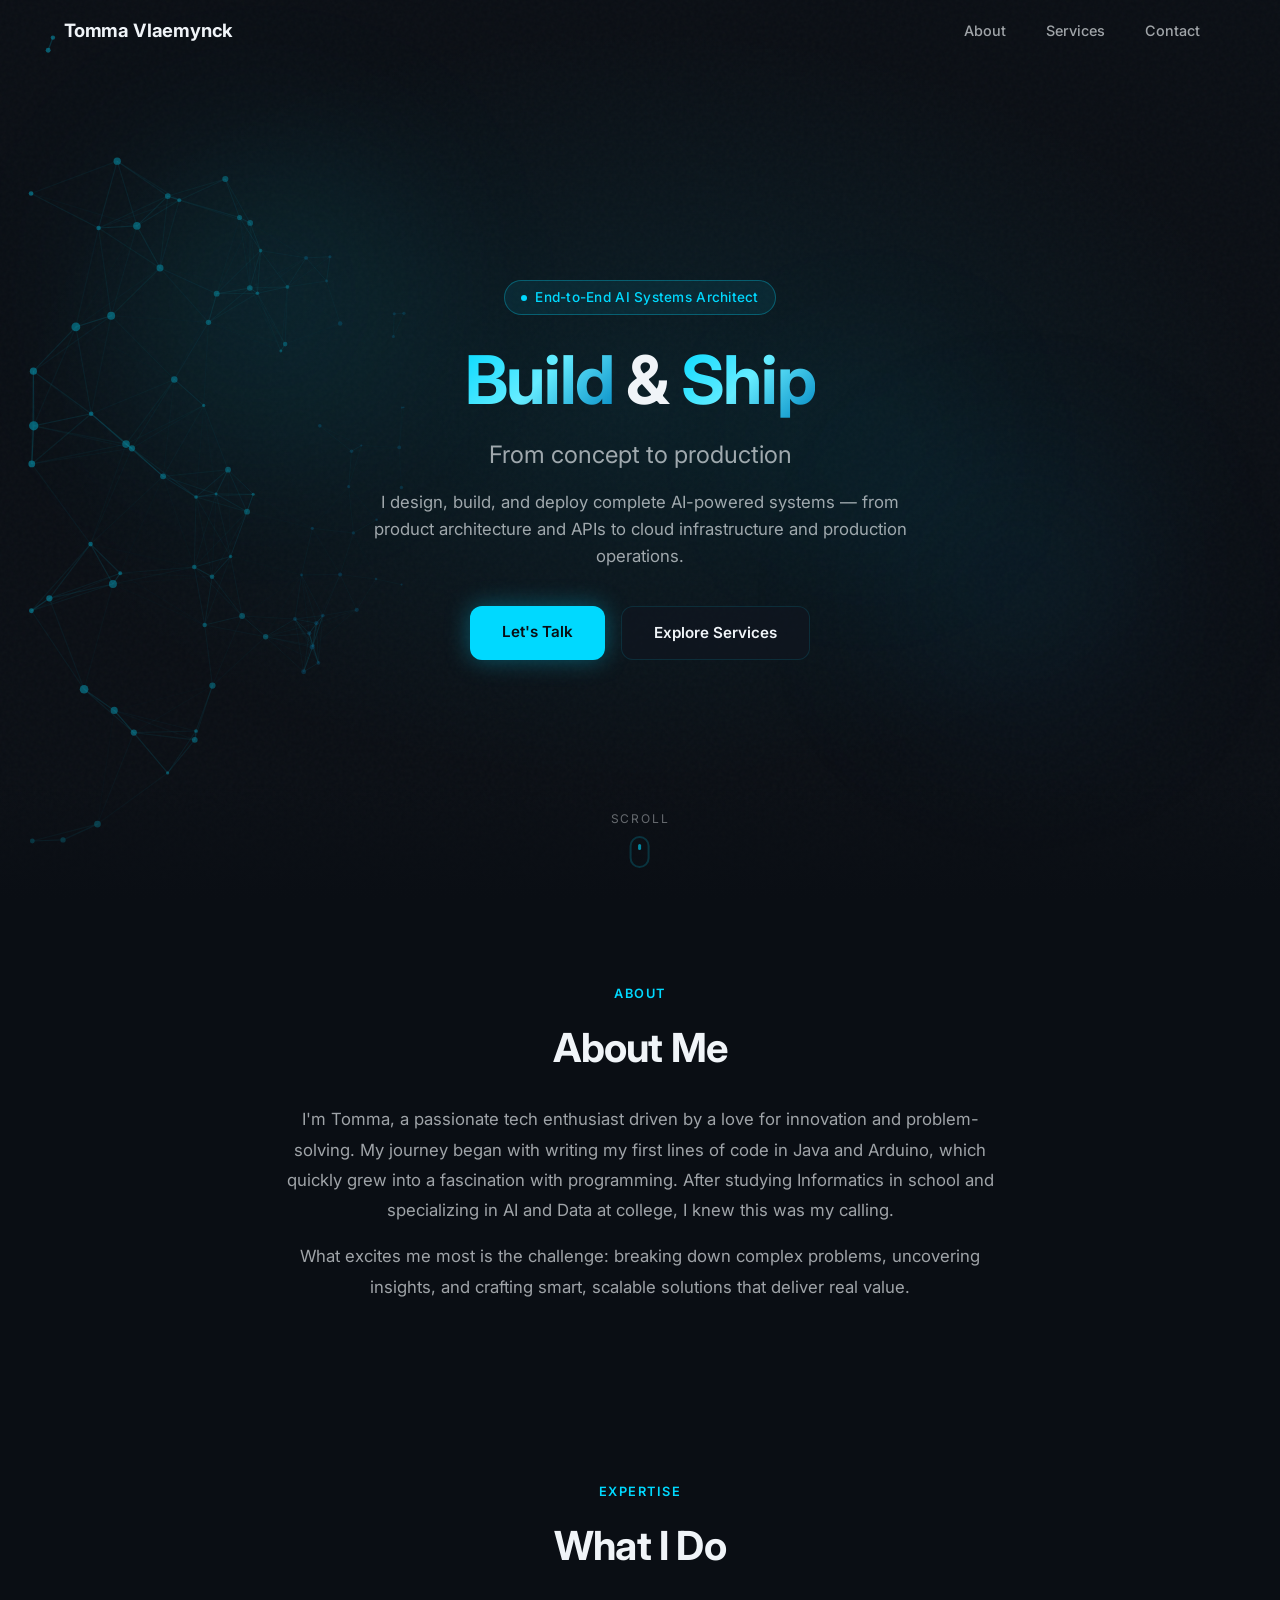
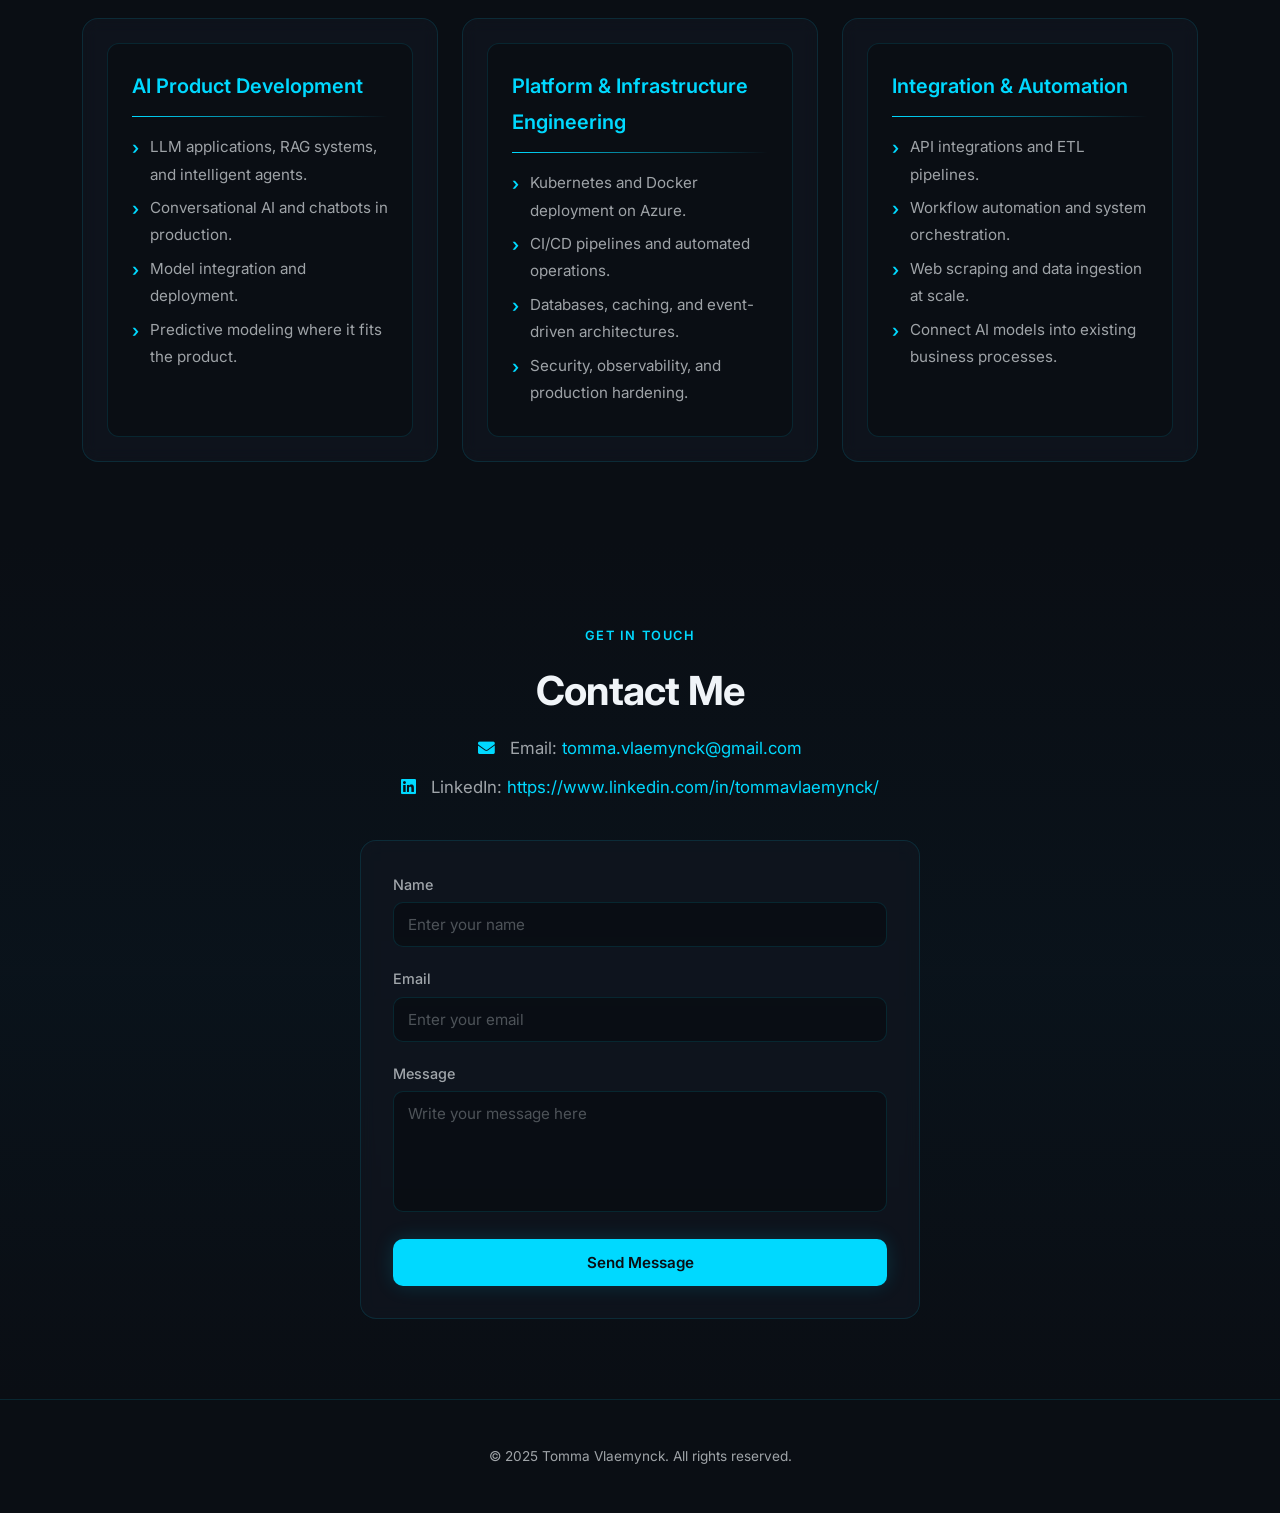
==== commit 9af126a9: "update title and serivces" ====
--- a/index.html
+++ b/index.html
@@ -3,8 +3,8 @@
 <head>
     <meta charset="UTF-8">
     <meta name="viewport" content="width=device-width, initial-scale=1.0">
-    <title>Tomma Vlaemynck — Data & AI Consultant</title>
-    <meta name="description" content="Data analytics, machine learning, automation, and computer vision solutions by Tomma Vlaemynck.">
+    <title>Tomma Vlaemynck — End-to-End AI Systems Architect</title>
+    <meta name="description" content="End-to-end AI systems architecture — product design, platform engineering, and intelligent automation by Tomma Vlaemynck.">
     <link rel="stylesheet" href="assets/css/style.css">
     <link rel="stylesheet" href="assets/css/service.css">
     <link rel="stylesheet" href="assets/css/scrolbar.css">
@@ -49,14 +49,14 @@
             <div class="hero-content">
                 <div class="hero-badge">
                     <span class="hero-badge-dot"></span>
-                    AI &amp; Data Consultant
+                    End-to-End AI Systems Architect
                 </div>
                 <h1>
-                    <span class="text-gradient">Data</span> &amp;
-                    <span class="text-gradient">AI</span>
+                    <span class="text-gradient">Build</span> &amp;
+                    <span class="text-gradient">Ship</span>
                 </h1>
-                <h2>Automation, AI and Intelligent Solutions</h2>
-                <p>Streamline processes, unlock insights, and build scalable intelligent systems tailored to your business.</p>
+                <h2>From concept to production</h2>
+                <p>I design, build, and deploy complete AI-powered systems — from product architecture and APIs to cloud infrastructure and production operations.</p>
                 <div class="cta-buttons">
                     <a href="#contact" class="btn btn-primary">Let's Talk</a>
                     <a href="#services" class="btn btn-secondary">Explore Services</a>
@@ -78,74 +78,37 @@
                 <div class="services-grid">
                     <div class="service">
                         <div class="service-description">
-                            <h3>Data Analytics and Reporting</h3>
+                            <h3>AI Product Development</h3>
                             <hr>
-                            <p data-info="Ensure data is accurate, relevant, and ready for analysis by addressing inconsistencies and integrating multiple sources.">Data collection, cleaning, and preprocessing.</p>
-                            <p data-info="Discover patterns, trends, and insights in your data with advanced visual and statistical methods.">Exploratory data analysis (EDA).</p>
-                            <p data-info="User-friendly visualizations to empower decision-making.">Generating visual reports and dashboards.</p>
-                            <p data-info="Build scalable workflows to streamline and accelerate your data processes.">Automation of data pipelines.</p>
+                            <p data-info="Production-ready LLM applications with retrieval, orchestration, and guardrails built in from the start.">LLM applications, RAG systems, and intelligent agents.</p>
+                            <p data-info="Conversational interfaces designed for real users, sessions, and operational constraints — not demos.">Conversational AI and chatbots in production.</p>
+                            <p data-info="Connect the right model to the right workflow, whether hosted, API-based, or self-managed.">Model integration and deployment.</p>
+                            <p data-info="Forecasting and classification where machine learning is the right tool for the product.">Predictive modeling where it fits the product.</p>
                             <div class="tooltip"></div>
-                        </div>
-                        <div class="service-icons">
-                            <img src="assets/images/icons/python.png" alt="Python" class="service-icon">
-                            <img src="assets/images/icons/pandas.png" alt="Pandas" class="service-icon">
-                            <img src="assets/images/icons/csv.png" alt="Csv" class="service-icon">
-                            <img src="assets/images/icons/matplotlib.png" alt="Matplotlib" class="service-icon">
-                            <img src="assets/images/icons/txt.svg" alt="Txt" class="service-icon">
-                            <img src="assets/images/icons/mssql.png" alt="MSSQL" class="service-icon">
-                            <img src="assets/images/icons/postgressql.png" alt="PostgreSQL" class="service-icon">
-                            <img src="assets/images/icons/mysql.webp" alt="MySQL" class="service-icon">
                         </div>
                     </div>
 
                     <div class="service">
                         <div class="service-description">
-                            <h3>Automation and Workflow Optimization</h3>
+                            <h3>Platform &amp; Infrastructure Engineering</h3>
                             <hr>
-                            <p data-info="Custom scripts tailored to reduce manual work, improve efficiency, and minimize errors.">Streamline workflows with automation scripts.</p>
-                            <p data-info="Leverage machine learning and AI tools to optimize decision-making and operational flows.">Integrate AI models into your processes.</p>
-                            <p data-info="Harness data scraping and API integration to build robust, intelligent automation workflows.">Combine scraping and APIs for advanced automation.</p>
+                            <p data-info="Containerized services deployed on Kubernetes with the networking, secrets, and scaling patterns production needs.">Kubernetes and Docker deployment on Azure.</p>
+                            <p data-info="Automated build, test, and release pipelines so systems stay maintainable as they grow.">CI/CD pipelines and automated operations.</p>
+                            <p data-info="Relational stores, caching layers, and message-driven flows that hold up under real load.">Databases, caching, and event-driven architectures.</p>
+                            <p data-info="Authentication, monitoring, rate limits, and hardening for systems that run in the real world.">Security, observability, and production hardening.</p>
                             <div class="tooltip"></div>
-                        </div>
-                        <div class="service-icons">
-                            <img src="assets/images/icons/python.png" alt="Python" class="service-icon">
-                            <img src="assets/images/icons/docker.png" alt="Docker" class="service-icon">
-                            <i class="fas fa-cogs" title="Automation"></i>
                         </div>
                     </div>
 
                     <div class="service">
                         <div class="service-description">
-                            <h3>Machine Learning and AI Development</h3>
+                            <h3>Integration &amp; Automation</h3>
                             <hr>
-                            <p data-info="Harness historical data to forecast trends, outcomes, and key metrics for strategic decision-making.">Predictive modeling and analytics.</p>
-                            <p data-info="Design and deploy AI models that integrate seamlessly with your existing systems and workflows.">Building and deploying machine learning models.</p>
-                            <p data-info="Fine-tune neural networks for maximum performance in image recognition, NLP, and more.">Optimize deep learning models.</p>
-                            <p data-info="Customize large language models for tasks like content generation, customer service automation, or business-specific applications.">Large Language Models (LLMs) implementation and fine-tuning.</p>
-                        </div>
-                        <div class="service-icons">
-                            <img src="assets/images/icons/python.png" alt="Python" class="service-icon">
-                            <img src="assets/images/icons/keras.png" alt="Keras" class="service-icon">
-                            <img src="assets/images/icons/huggingface.png" alt="Hugging Face" class="service-icon">
-                            <img src="assets/images/icons/openai.png" alt="OpenAI" class="service-icon">
-                            <img src="assets/images/icons/tensorflow.png" alt="TensorFlow" class="service-icon">
-                            <img src="assets/images/icons/pytorch.png" alt="PyTorch" class="service-icon">
-                        </div>
-                    </div>
-
-                    <div class="service">
-                        <div class="service-description">
-                            <h3>Computer Vision and Image Processing</h3>
-                            <hr>
-                            <p data-info="Identify objects, faces, keypoints, poses or specific features within images for diverse applications like security, retail, and healthcare.">Object detection and keypoint detection.</p>
-                            <p data-info="Analyze video streams to detect actions, anomalies, or events in real-time or post-processing.">Video processing for event detection and analytics.</p>
-                            <p data-info="Classify each pixel in an image to delineate objects, regions, or environments.">Semantic Segmentation</p>
-                        </div>
-                        <div class="service-icons">
-                            <img src="assets/images/icons/python.png" alt="Python" class="service-icon">
-                            <img src="assets/images/icons/ultralytics.svg" alt="Ultralytics" class="service-icon">
-                            <img src="assets/images/icons/opencv.png" alt="OpenCV" class="service-icon">
-                            <i class="fas fa-video" title="Video Processing"></i>
+                            <p data-info="Connect internal tools, third-party platforms, and external data sources into one reliable flow.">API integrations and ETL pipelines.</p>
+                            <p data-info="Replace repetitive manual work with orchestrated processes that are observable and recoverable.">Workflow automation and system orchestration.</p>
+                            <p data-info="Structured ingestion from websites, files, and feeds with policies, retries, and operational visibility.">Web scraping and data ingestion at scale.</p>
+                            <p data-info="Embed AI into existing business processes instead of bolting on a separate prototype.">Connect AI models into existing business processes.</p>
+                            <div class="tooltip"></div>
                         </div>
                     </div>
                 </div>
--- a/assets/css/style.css
+++ b/assets/css/style.css
@@ -56,8 +56,8 @@
   inset: 0;
   width: 100%;
   height: 100%;
-  opacity: 0.75;
-  pointer-events: auto;
+  opacity: 0.6;
+  pointer-events: none;
 }
 
 .hero-glow {
--- a/assets/css/service.css
+++ b/assets/css/service.css
@@ -38,7 +38,6 @@
   border: 1px solid var(--border);
   border-radius: 12px;
   padding: 24px;
-  margin-bottom: 20px;
   text-align: left;
   line-height: 1.8;
   flex: 1;
@@ -108,48 +107,8 @@
   transform: translateY(0);
 }
 
-.service-icons {
-  display: flex;
-  justify-content: center;
-  gap: 16px;
-  flex-wrap: wrap;
-  margin-top: auto;
-  padding-top: 8px;
-}
-
-.service-icons img,
-.service-icons i {
-  max-height: 44px;
-  width: auto;
-  font-size: 44px;
-  line-height: 44px;
-  transition: transform 0.25s ease, box-shadow 0.25s ease;
-  padding: 6px;
-  background: rgba(255, 255, 255, 0.95);
-  border-radius: 10px;
-  box-shadow: 0 2px 8px rgba(0, 0, 0, 0.2);
-  display: inline-flex;
-  justify-content: center;
-  align-items: center;
-  flex-shrink: 0;
-  color: #111;
-}
-
-.service-icons img:hover,
-.service-icons i:hover {
-  transform: scale(1.08) translateY(-2px);
-  box-shadow: 0 4px 16px rgba(0, 217, 255, 0.2);
-}
-
 @media (max-width: 768px) {
   .service-description {
     text-align: left;
   }
-
-  .service-icons img,
-  .service-icons i {
-    max-height: 38px;
-    font-size: 38px;
-    line-height: 38px;
-  }
 }
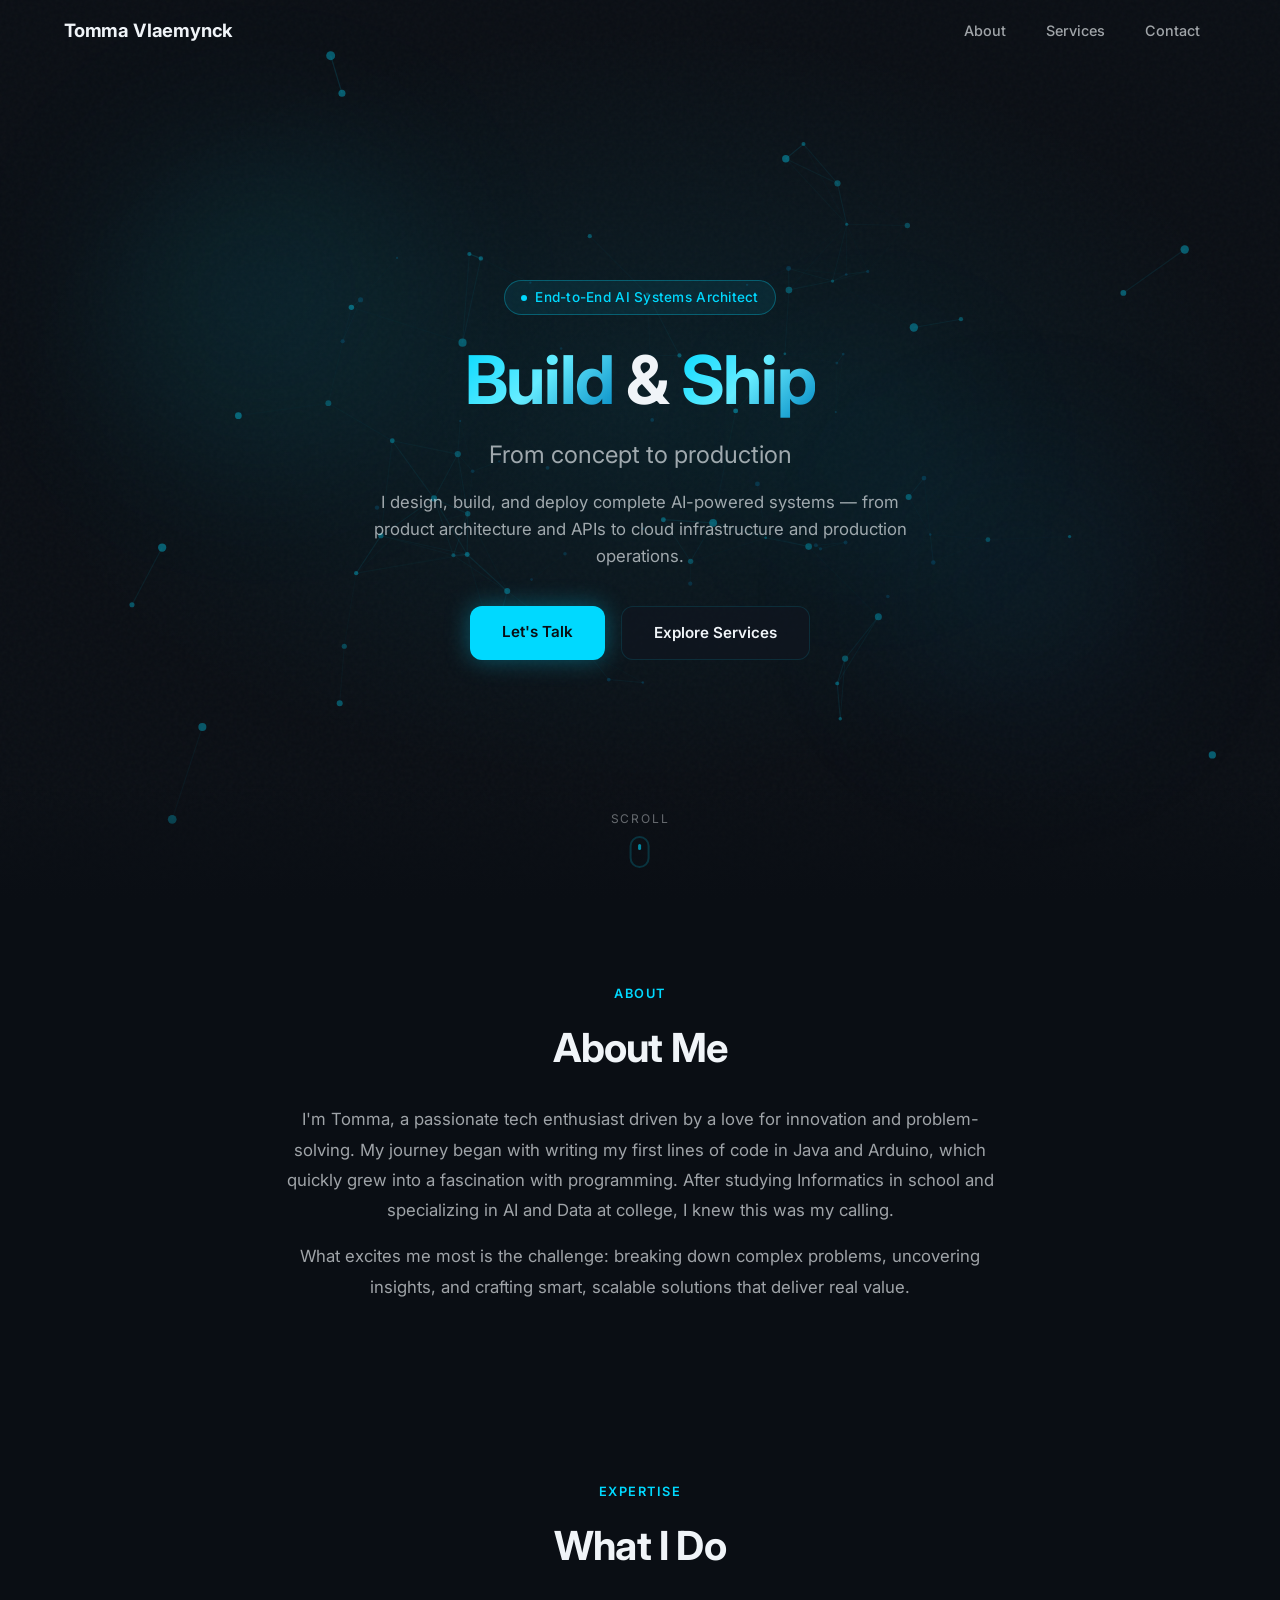
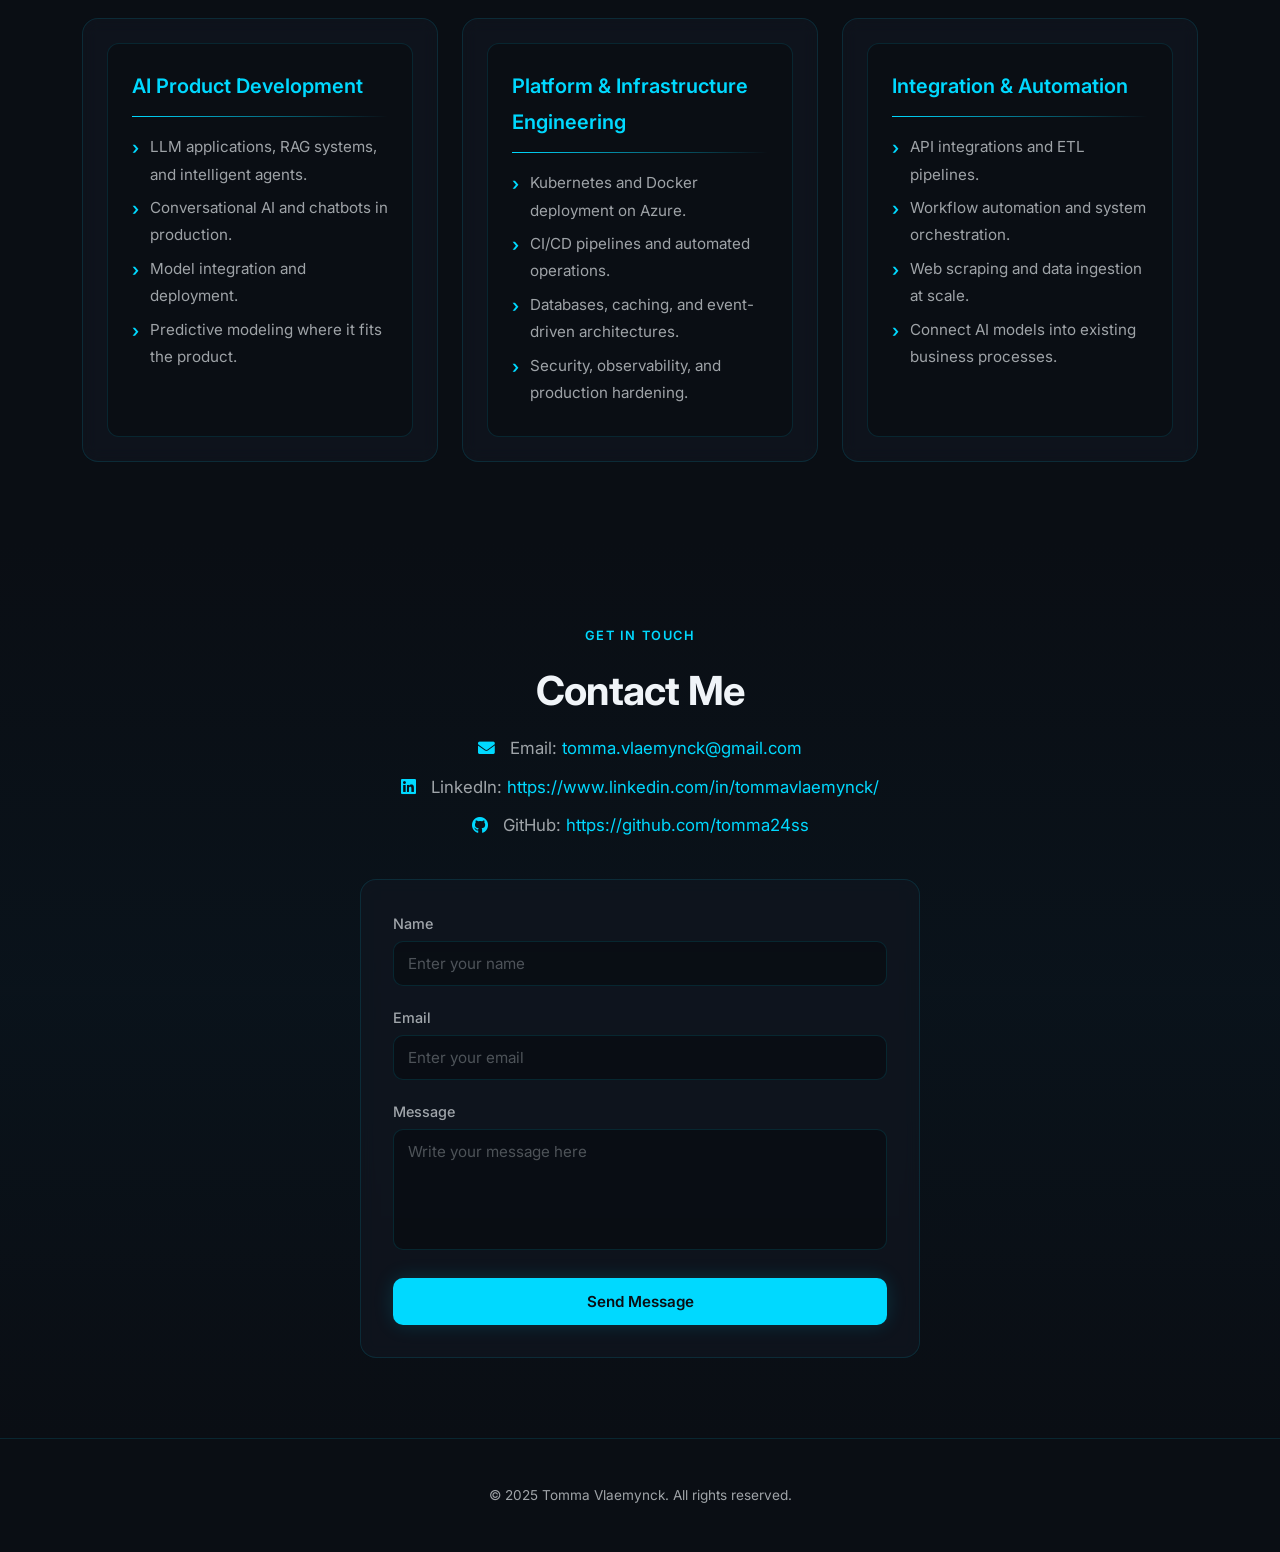
==== commit 3c9627a1: "fixed icon" ====
--- a/index.html
+++ b/index.html
@@ -5,6 +5,8 @@
     <meta name="viewport" content="width=device-width, initial-scale=1.0">
     <title>Tomma Vlaemynck — End-to-End AI Systems Architect</title>
     <meta name="description" content="End-to-end AI systems architecture — product design, platform engineering, and intelligent automation by Tomma Vlaemynck.">
+    <link rel="icon" href="assets/images/favicon.svg" type="image/svg+xml">
+    <link rel="apple-touch-icon" href="assets/images/favicon.svg">
     <link rel="stylesheet" href="assets/css/style.css">
     <link rel="stylesheet" href="assets/css/service.css">
     <link rel="stylesheet" href="assets/css/scrolbar.css">
@@ -124,6 +126,7 @@
         </div>
     </footer>
 
+    <script src="./assets/js/favicon.js"></script>
     <script src="./assets/js/main.js"></script>
     <script src="./assets/js/navbar.js"></script>
     <script src="./assets/js/background.js"></script>
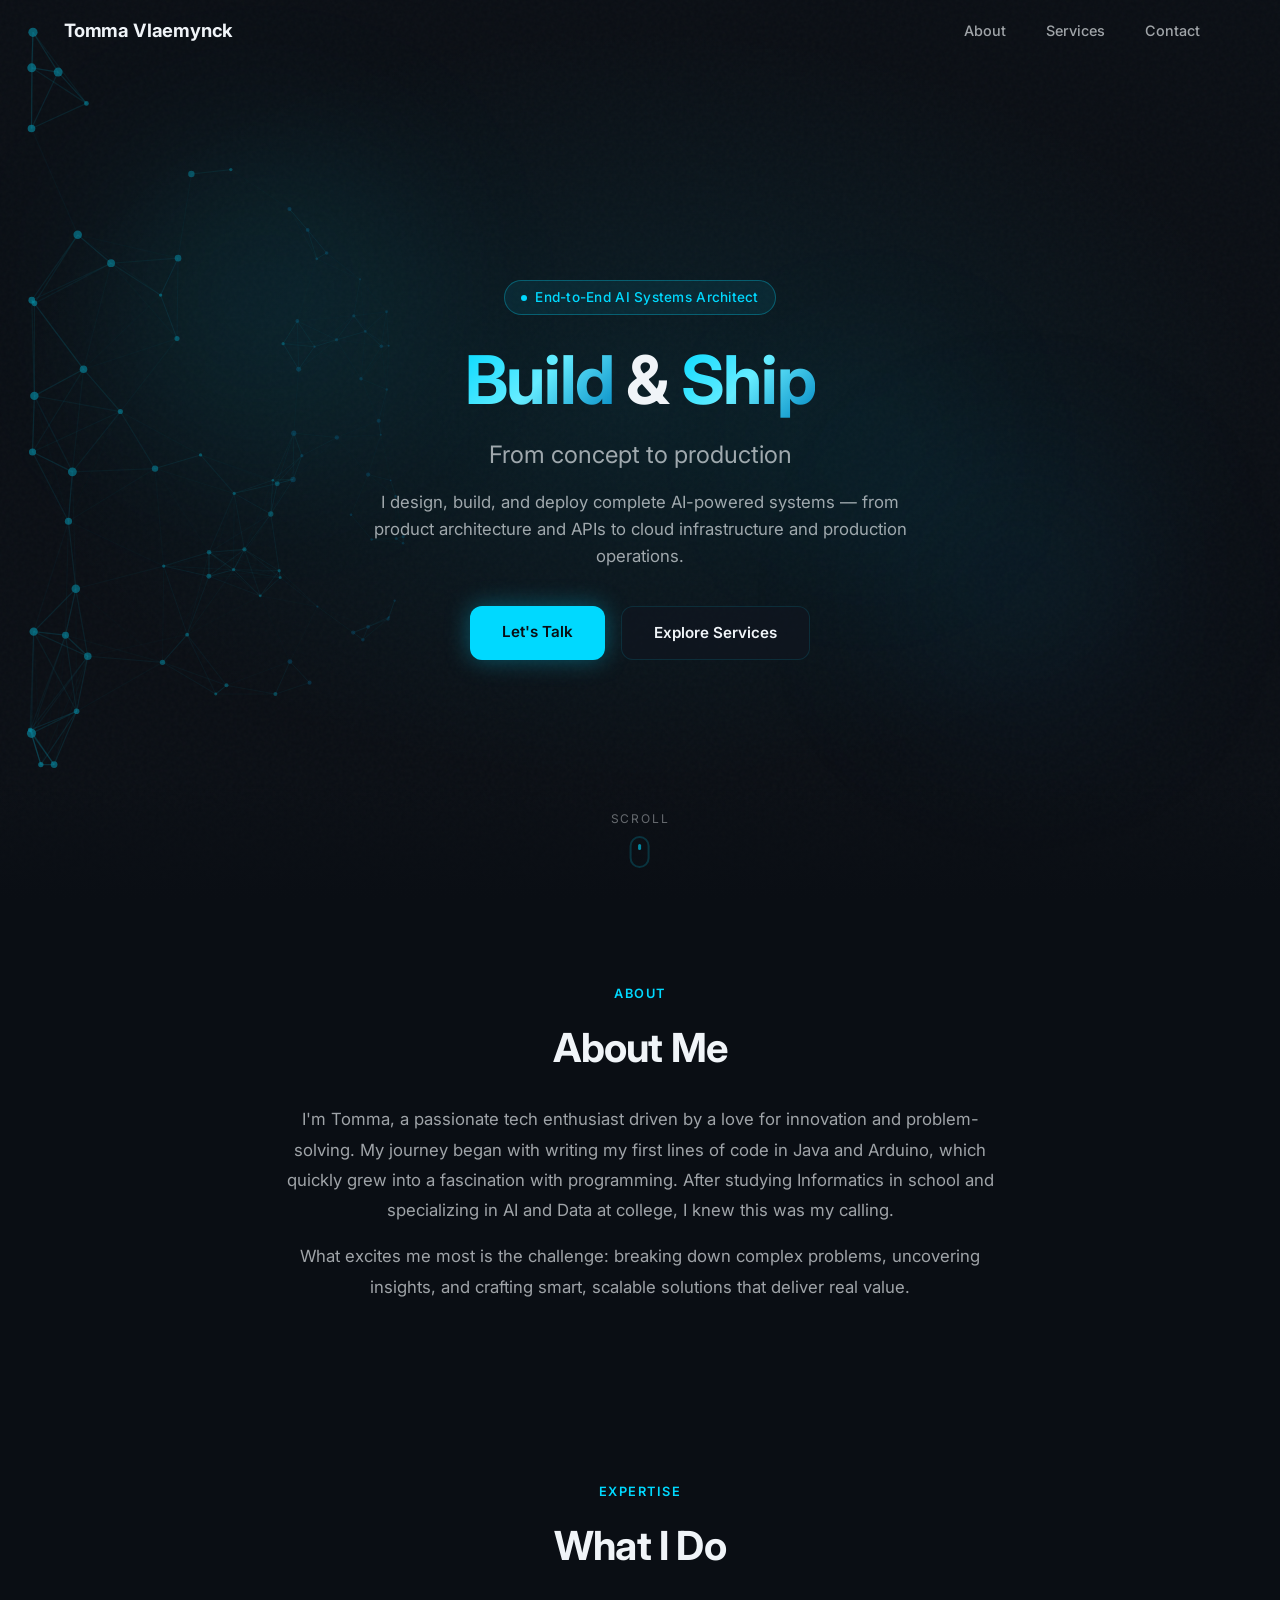
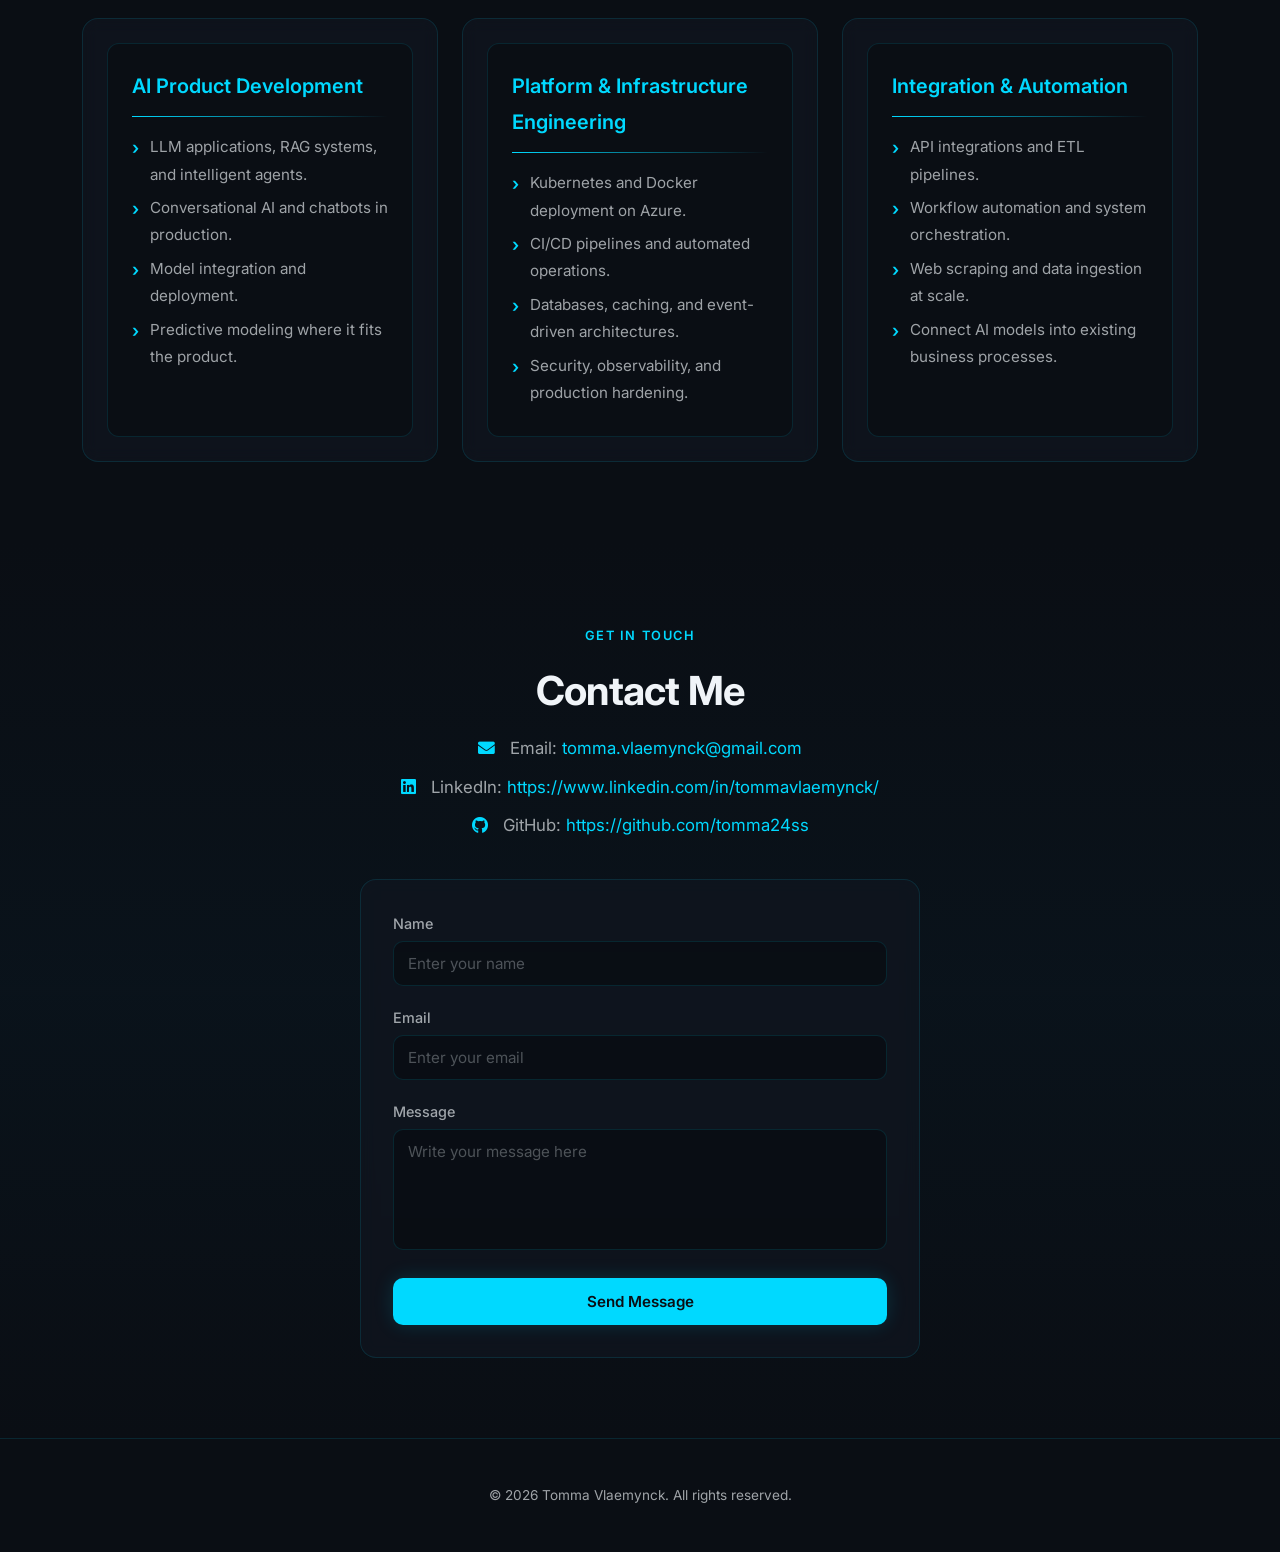
==== commit 6675d0fc: "fix cppyright year  auto" ====
--- a/index.html
+++ b/index.html
@@ -122,7 +122,7 @@
 
     <footer class="footer">
         <div class="container">
-            <p>&copy; 2025 Tomma Vlaemynck. All rights reserved.</p>
+            <p>&copy; <span id="copyright-year"></span> Tomma Vlaemynck. All rights reserved.</p>
         </div>
     </footer>
 
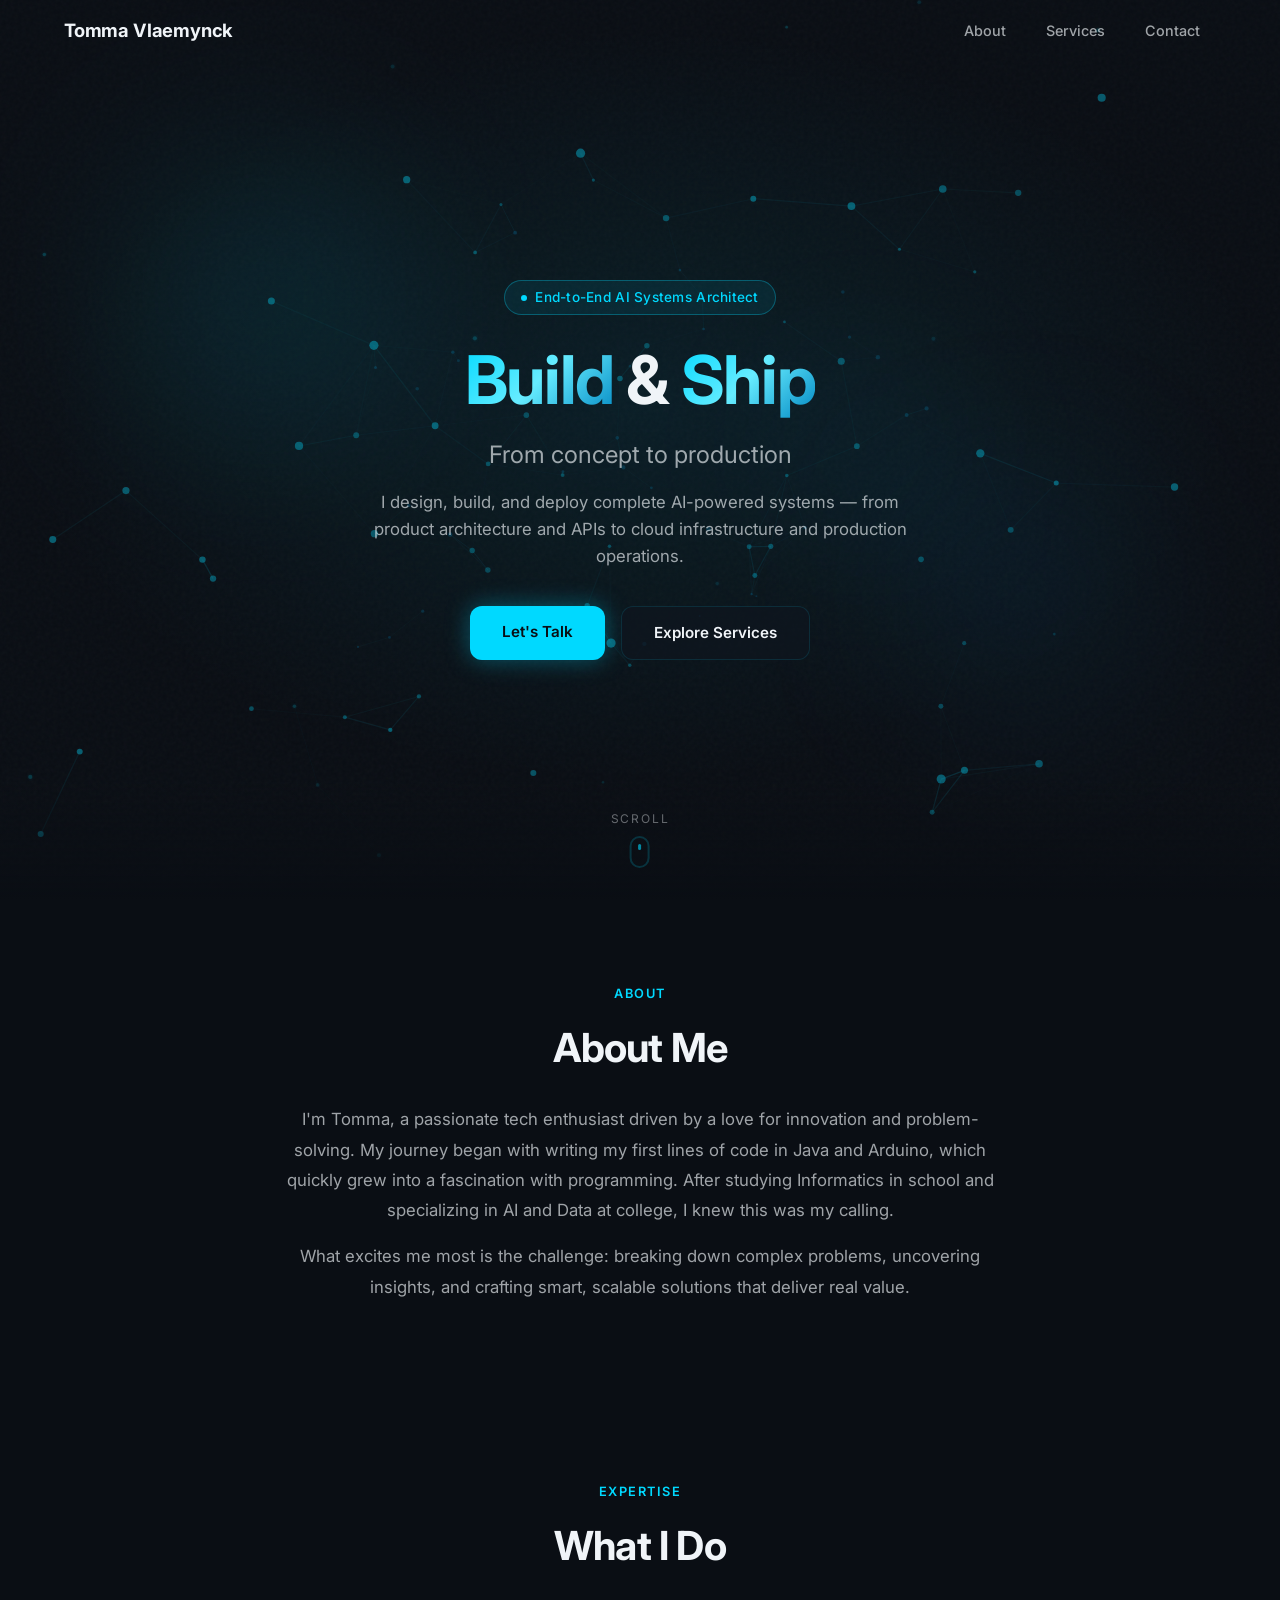
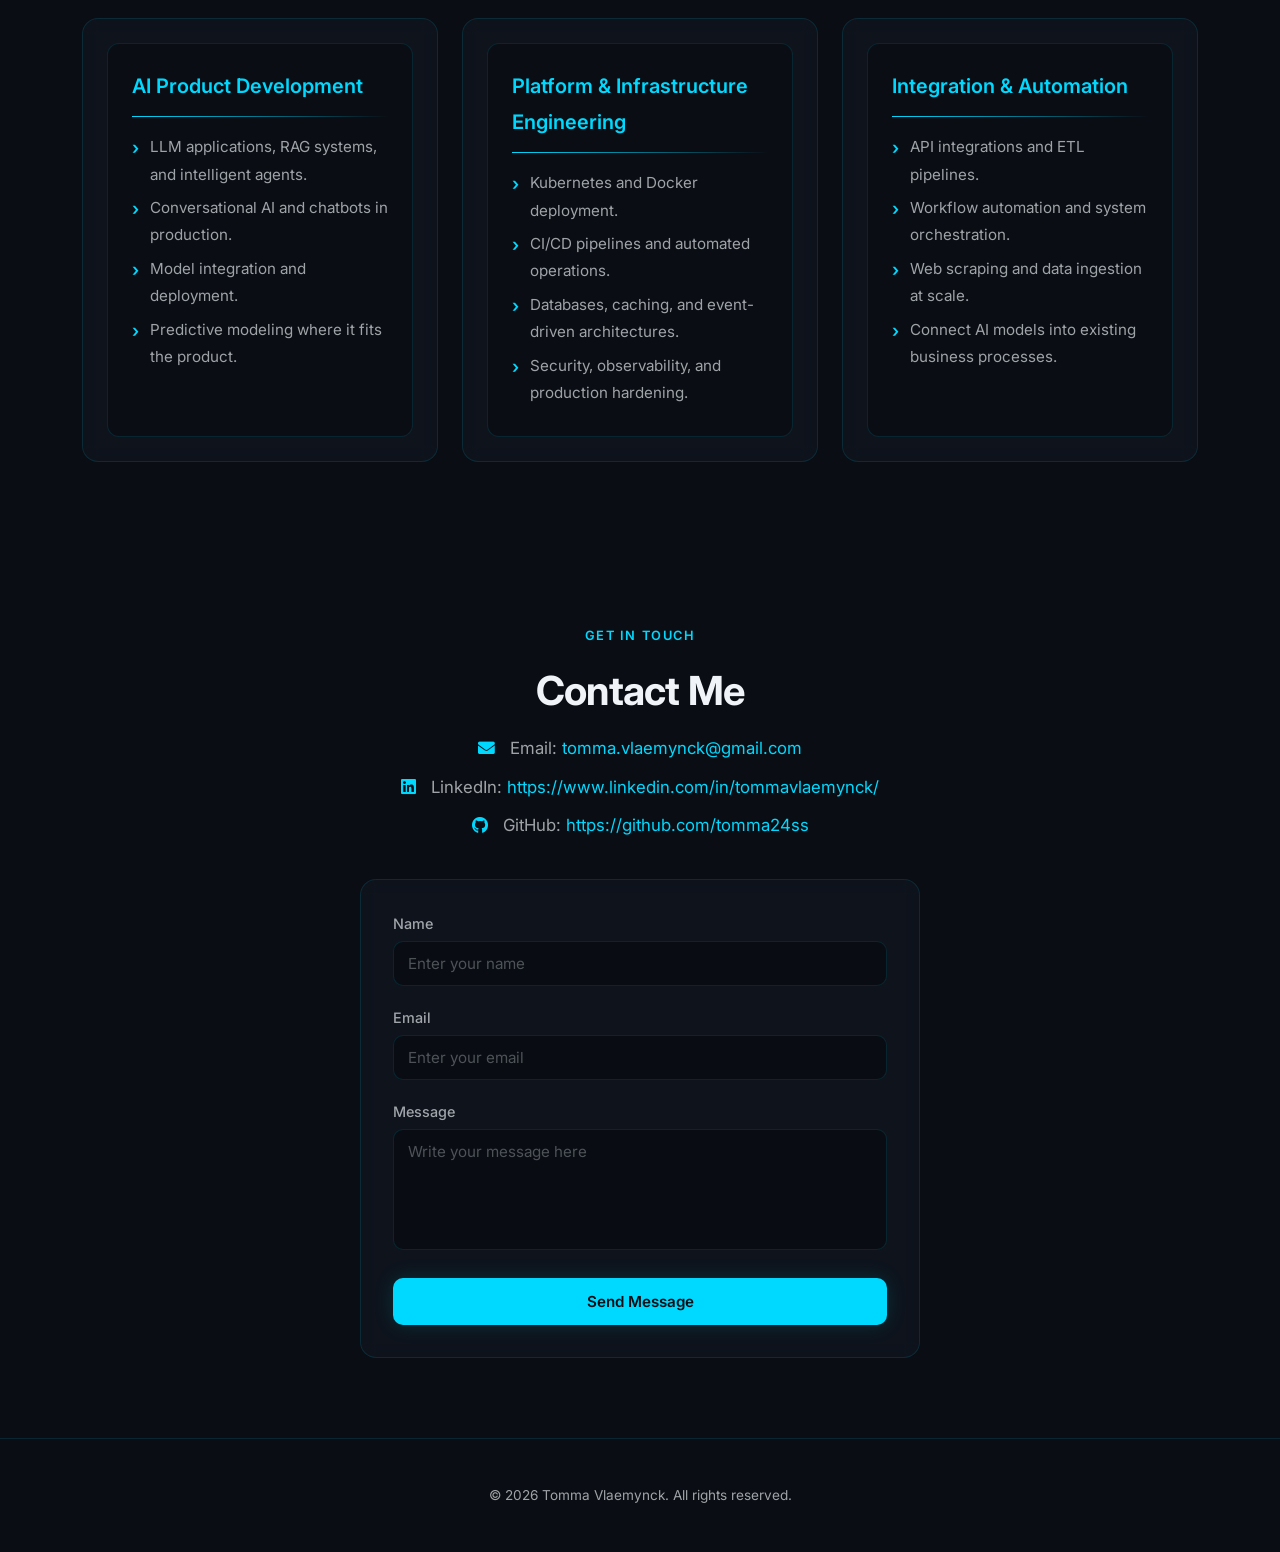
==== commit 415732b0: "background, icon, all changed" ====
--- a/index.html
+++ b/index.html
@@ -14,6 +14,7 @@
     <link href="https://cdnjs.cloudflare.com/ajax/libs/font-awesome/5.15.4/css/all.min.css" rel="stylesheet">
 </head>
 <body>
+    <canvas id="ambient-canvas" aria-hidden="true"></canvas>
     <nav class="navbar">
         <div class="container">
             <a href="#hero" class="logo">
@@ -94,7 +95,7 @@
                         <div class="service-description">
                             <h3>Platform &amp; Infrastructure Engineering</h3>
                             <hr>
-                            <p data-info="Containerized services deployed on Kubernetes with the networking, secrets, and scaling patterns production needs.">Kubernetes and Docker deployment on Azure.</p>
+                            <p data-info="Containerized services deployed on Kubernetes with the networking, secrets, and scaling patterns production needs.">Kubernetes and Docker deployment.</p>
                             <p data-info="Automated build, test, and release pipelines so systems stay maintainable as they grow.">CI/CD pipelines and automated operations.</p>
                             <p data-info="Relational stores, caching layers, and message-driven flows that hold up under real load.">Databases, caching, and event-driven architectures.</p>
                             <p data-info="Authentication, monitoring, rate limits, and hardening for systems that run in the real world.">Security, observability, and production hardening.</p>
@@ -126,6 +127,7 @@
         </div>
     </footer>
 
+    <script src="./assets/js/ambient-background.js"></script>
     <script src="./assets/js/favicon.js"></script>
     <script src="./assets/js/main.js"></script>
     <script src="./assets/js/navbar.js"></script>
--- a/assets/css/style.css
+++ b/assets/css/style.css
@@ -29,6 +29,21 @@
   overflow-x: hidden;
 }
 
+#ambient-canvas {
+  position: fixed;
+  inset: 0;
+  width: 100%;
+  height: 100%;
+  z-index: 0;
+  pointer-events: none;
+}
+
+main,
+.footer {
+  position: relative;
+  z-index: 1;
+}
+
 .container {
   width: 90%;
   max-width: 1200px;
@@ -305,7 +320,7 @@
 
 .about-section {
   text-align: center;
-  background: linear-gradient(180deg, var(--bg-primary) 0%, rgba(10, 14, 20, 0.95) 100%);
+  background: transparent;
 }
 
 .about-section p {
@@ -417,7 +432,7 @@
 
 /* ── Footer ── */
 .footer {
-  background: var(--bg-primary);
+  background: transparent;
   border-top: 1px solid var(--border);
   text-align: center;
   padding: 32px 0;
--- a/assets/css/service.css
+++ b/assets/css/service.css
@@ -1,6 +1,6 @@
 /* Services Section */
 .services-section {
-  background: var(--bg-primary);
+  background: transparent;
   color: var(--text-primary);
   text-align: center;
 }
--- a/assets/css/contact.css
+++ b/assets/css/contact.css
@@ -1,6 +1,6 @@
 /* Contact Section */
 .contact-section {
-  background: linear-gradient(180deg, var(--bg-primary) 0%, rgba(0, 134, 193, 0.04) 50%, var(--bg-primary) 100%);
+  background: transparent;
   color: var(--text-primary);
   text-align: center;
 }
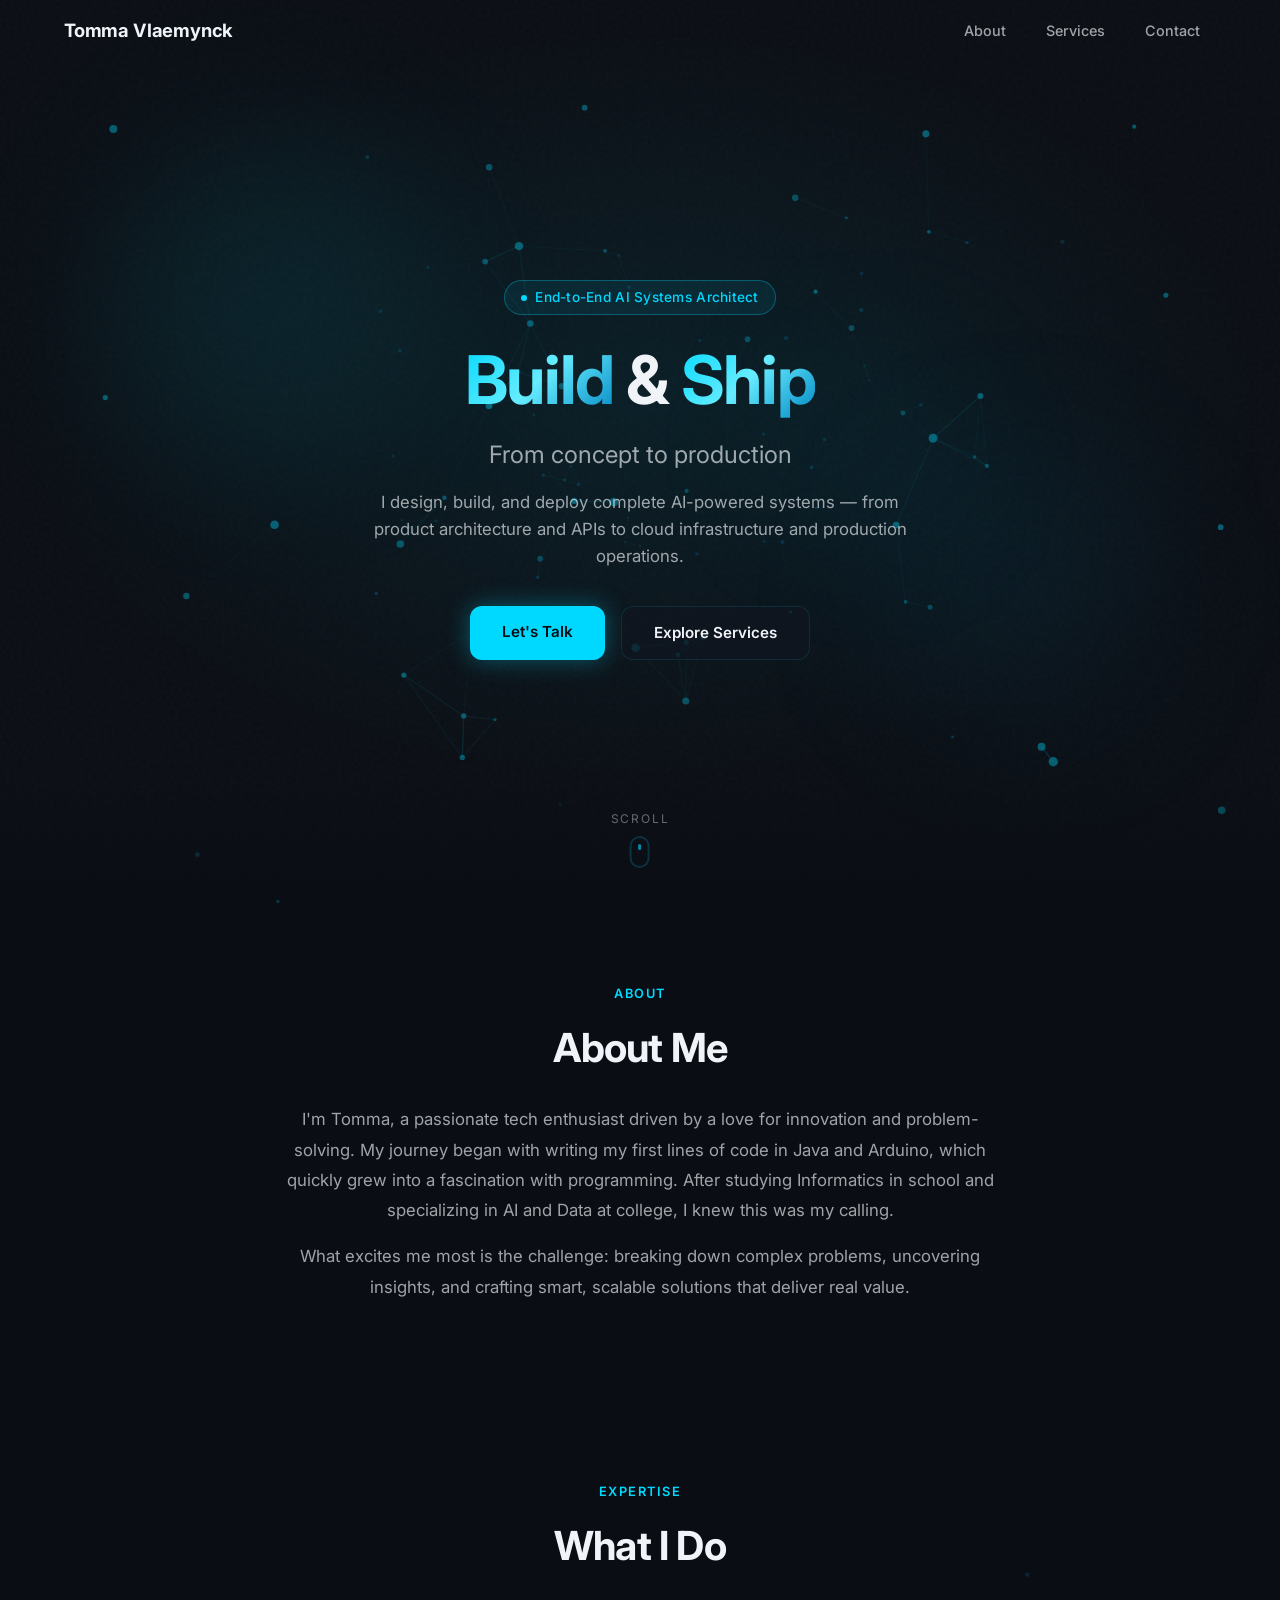
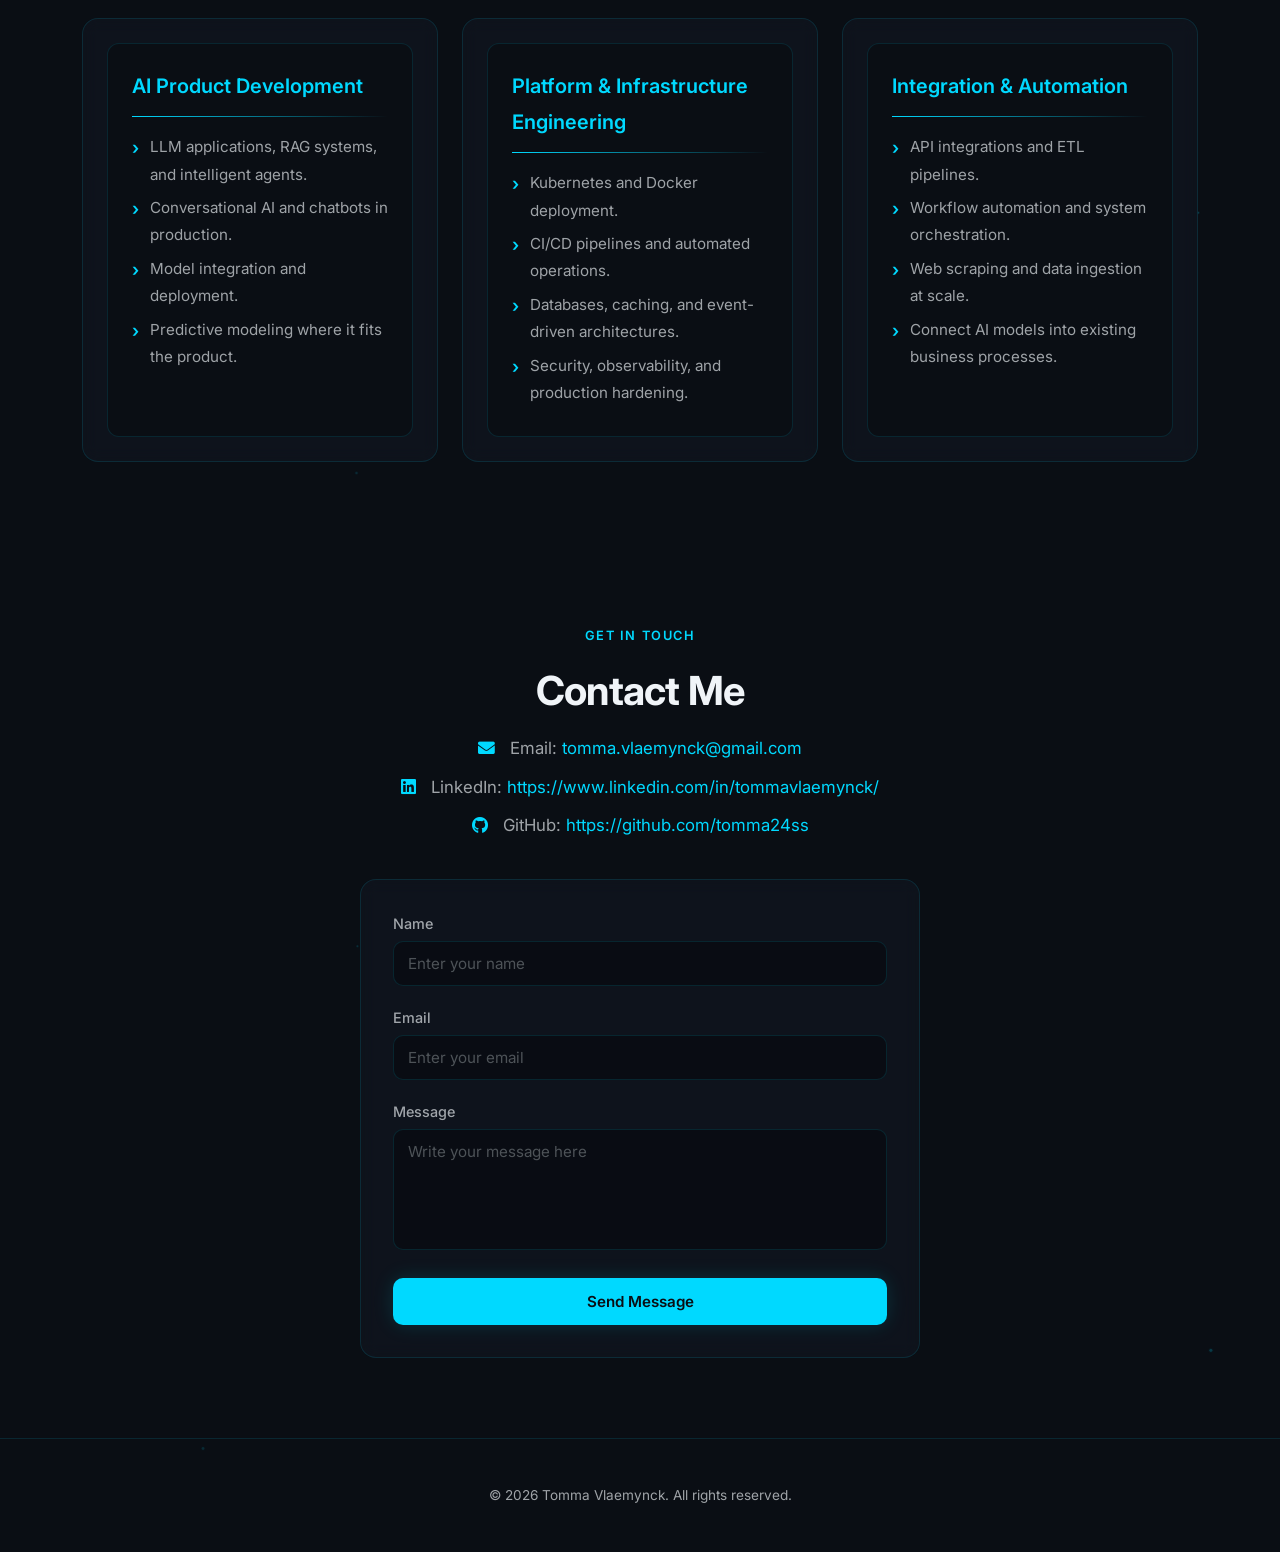
==== commit 65cf9426: "background position fixed" ====
--- a/index.html
+++ b/index.html
@@ -14,7 +14,9 @@
     <link href="https://cdnjs.cloudflare.com/ajax/libs/font-awesome/5.15.4/css/all.min.css" rel="stylesheet">
 </head>
 <body>
-    <canvas id="ambient-canvas" aria-hidden="true"></canvas>
+    <div class="page-background" aria-hidden="true">
+        <canvas id="ambient-canvas"></canvas>
+    </div>
     <nav class="navbar">
         <div class="container">
             <a href="#hero" class="logo">
--- a/assets/css/style.css
+++ b/assets/css/style.css
@@ -27,17 +27,30 @@
   background-color: var(--bg-primary);
   color: var(--text-primary);
   overflow-x: hidden;
+  position: relative;
+}
+
+.page-background {
+  position: absolute;
+  top: 0;
+  left: 0;
+  width: 100%;
+  min-height: 100vh;
+  z-index: 0;
+  pointer-events: none;
+  overflow: hidden;
 }
 
 #ambient-canvas {
-  position: fixed;
-  inset: 0;
+  position: absolute;
+  top: 0;
+  left: 0;
   width: 100%;
   height: 100%;
-  z-index: 0;
-  pointer-events: none;
-}
-
+  display: block;
+}
+
+.navbar,
 main,
 .footer {
   position: relative;
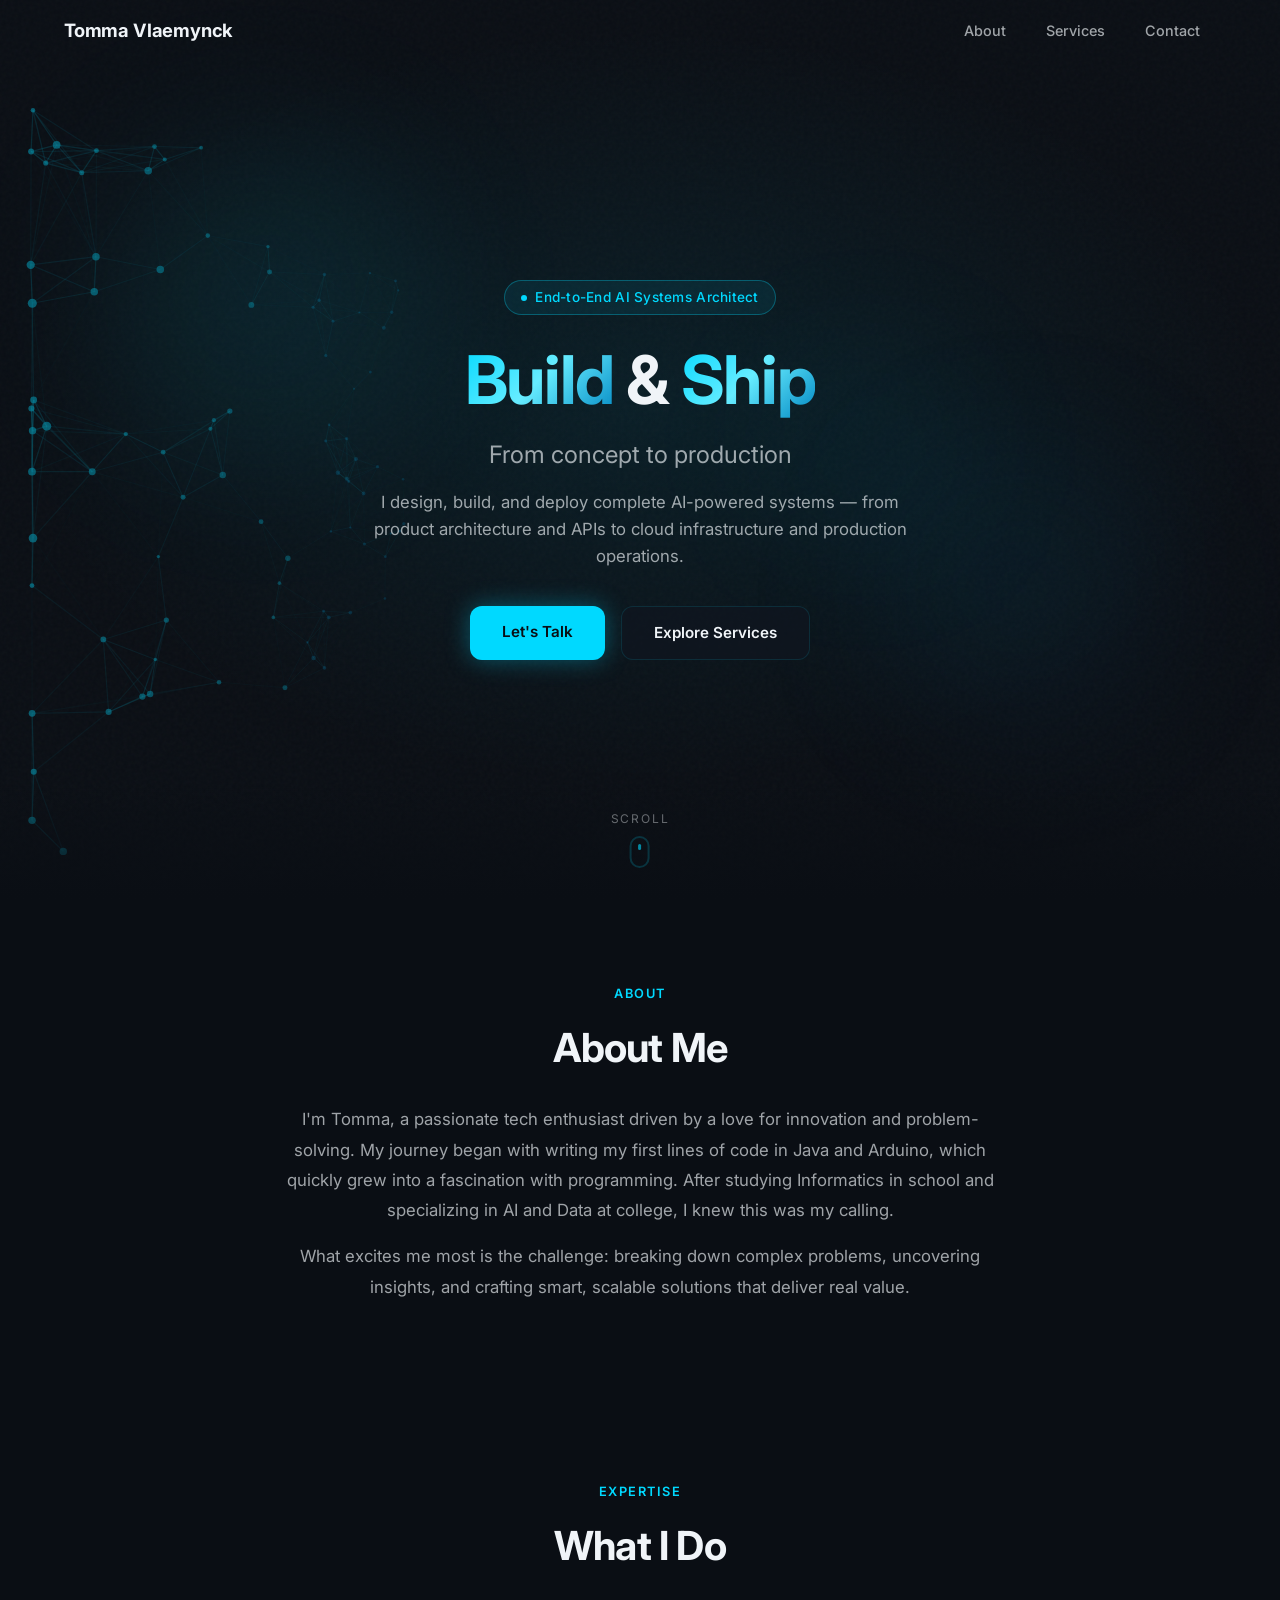
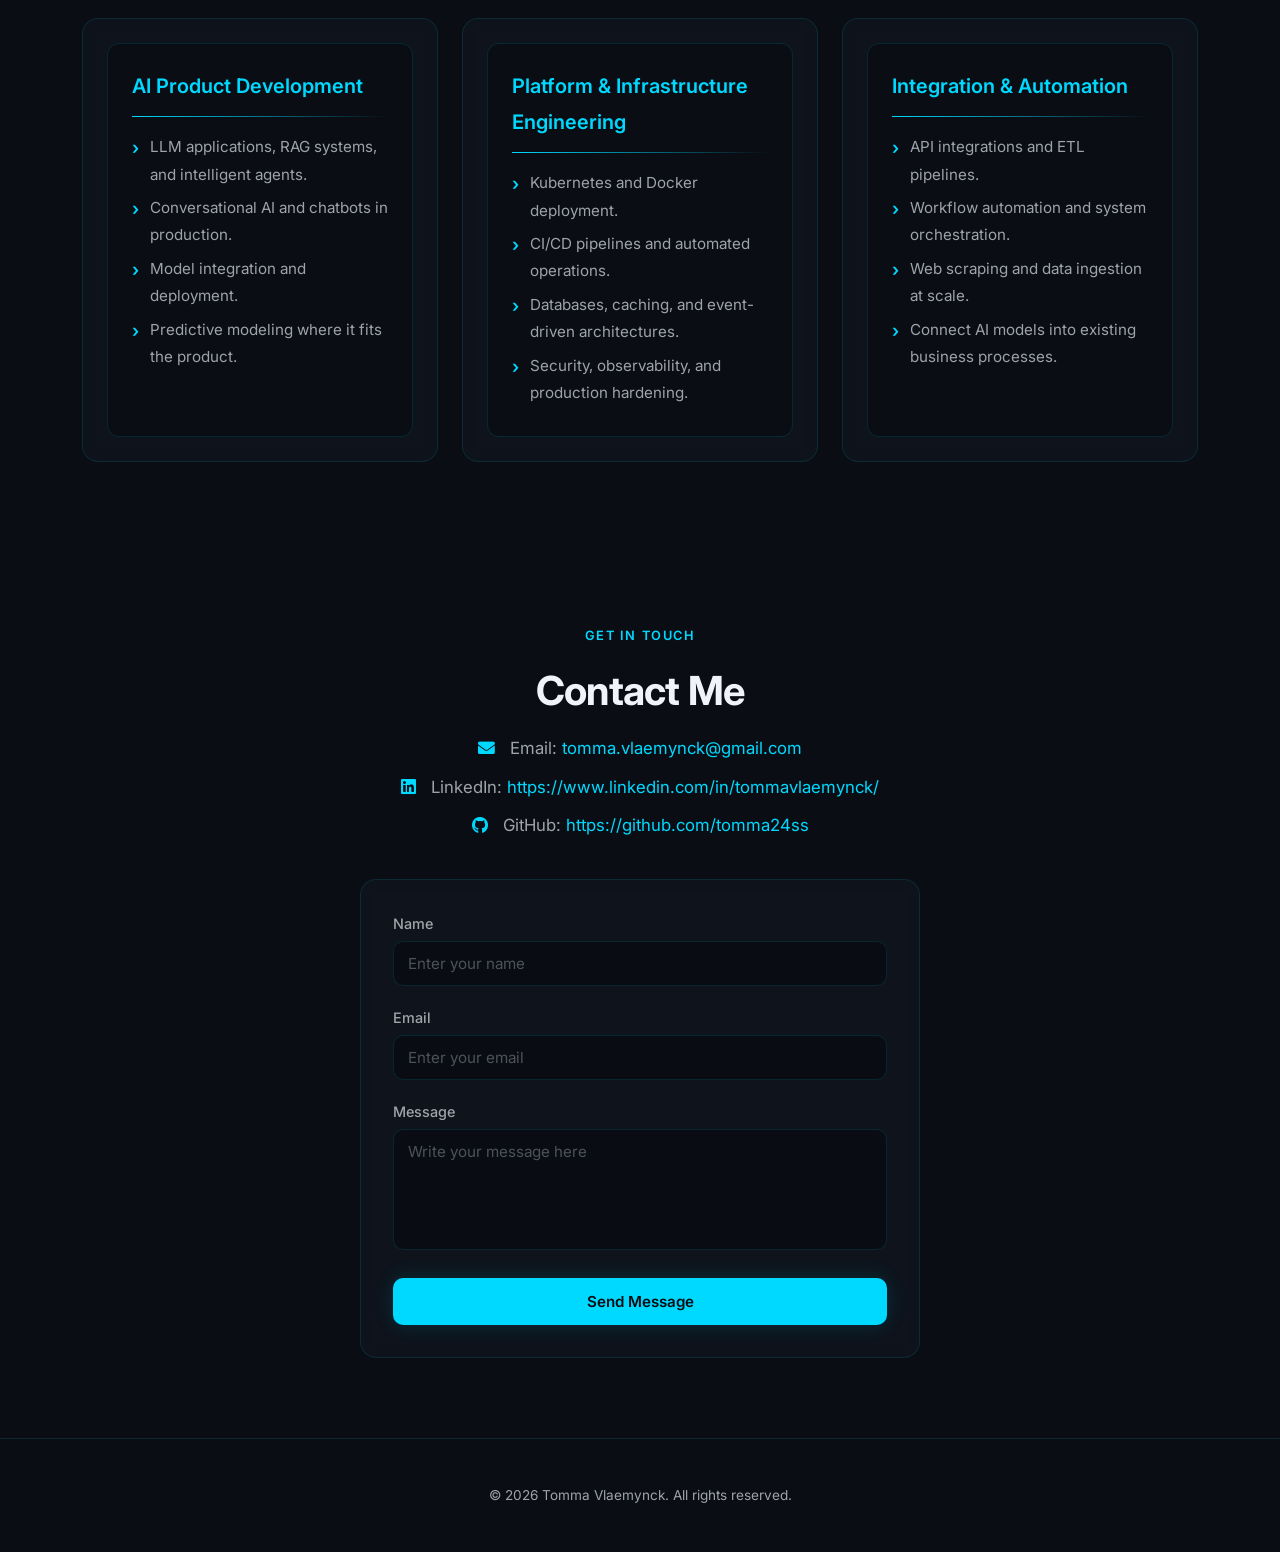
==== commit 21d2937e: "Add Google Search Console verification meta tag. Co-authored-by: Cursor <cursoragent@cursor.com>" ====
--- a/index.html
+++ b/index.html
@@ -5,6 +5,7 @@
     <meta name="viewport" content="width=device-width, initial-scale=1.0">
     <title>Tomma Vlaemynck — End-to-End AI Systems Architect</title>
     <meta name="description" content="End-to-end AI systems architecture — product design, platform engineering, and intelligent automation by Tomma Vlaemynck.">
+    <meta name="google-site-verification" content="f-Z0paSodGrSUFYakdjn8VsgqVj-8-9V_EuwHJNN0yI">
     <link rel="icon" href="assets/images/favicon.svg" type="image/svg+xml">
     <link rel="apple-touch-icon" href="assets/images/favicon.svg">
     <link rel="stylesheet" href="assets/css/style.css">
